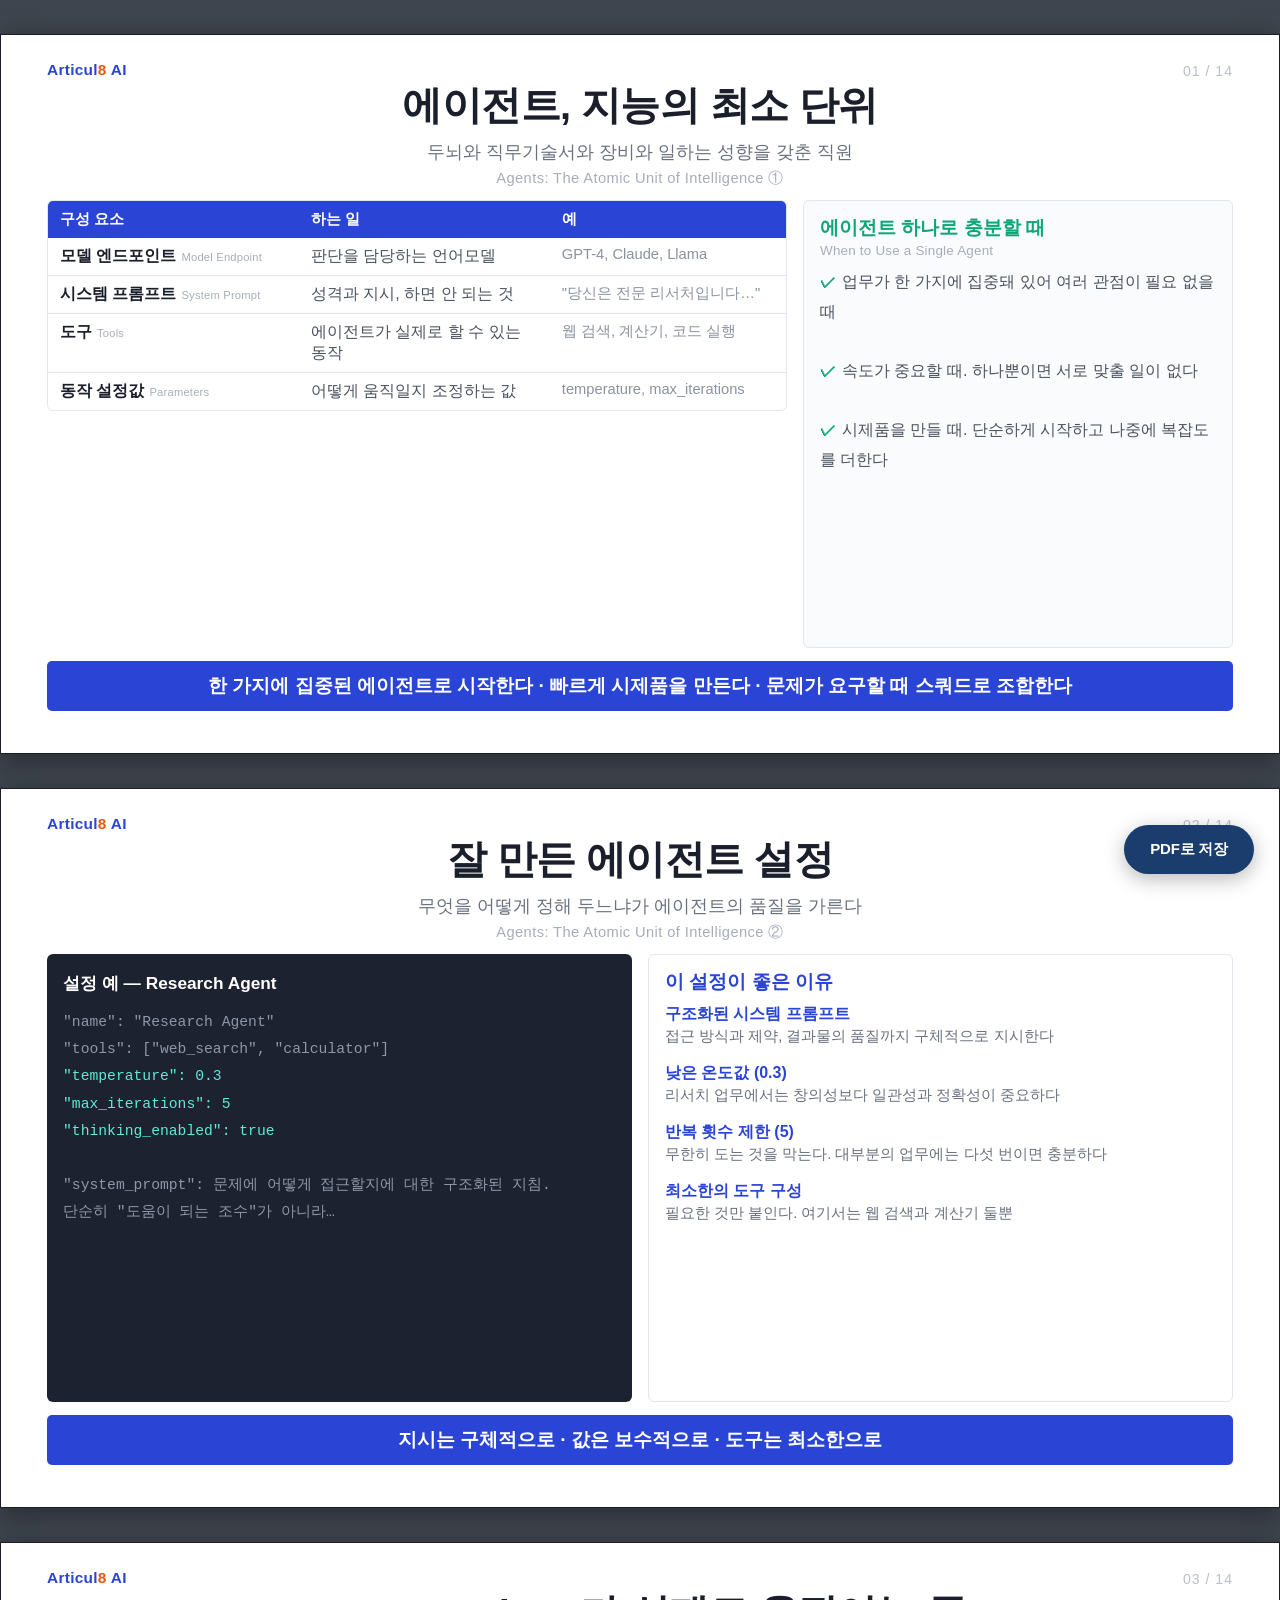
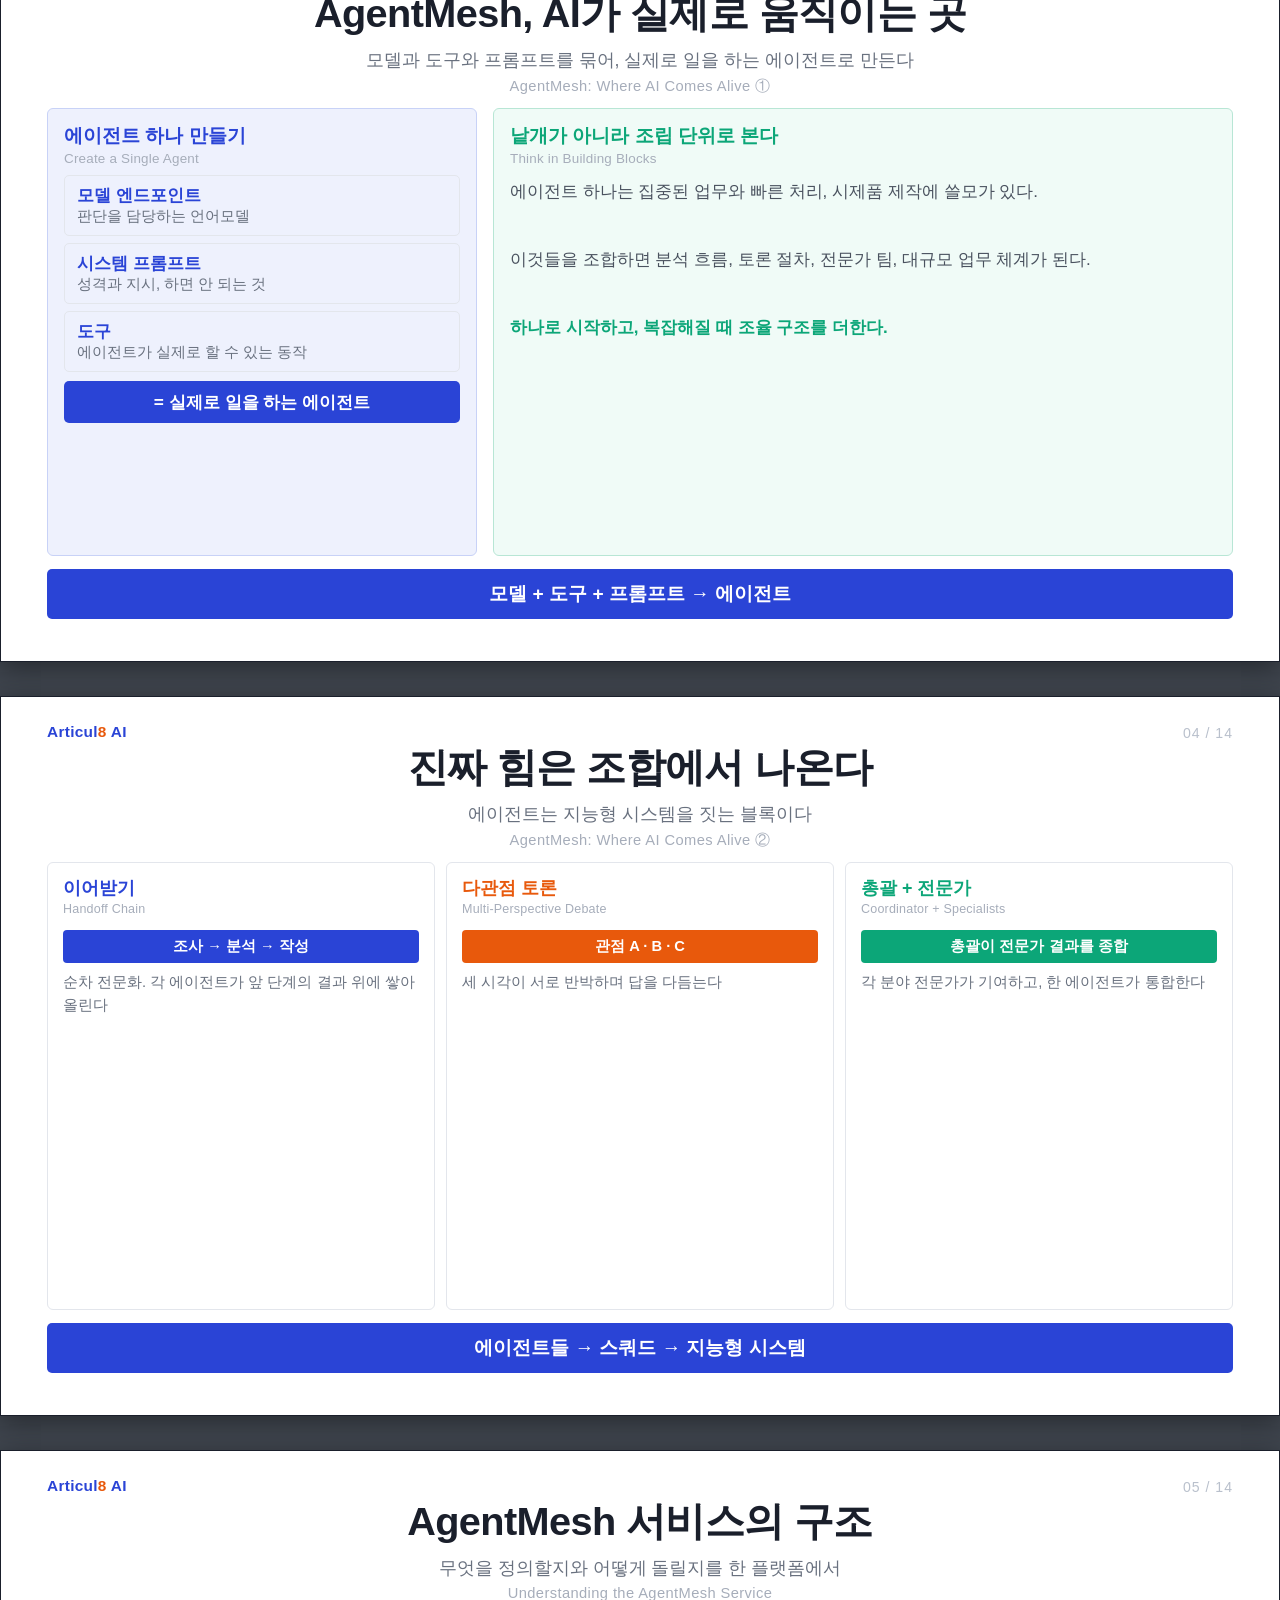
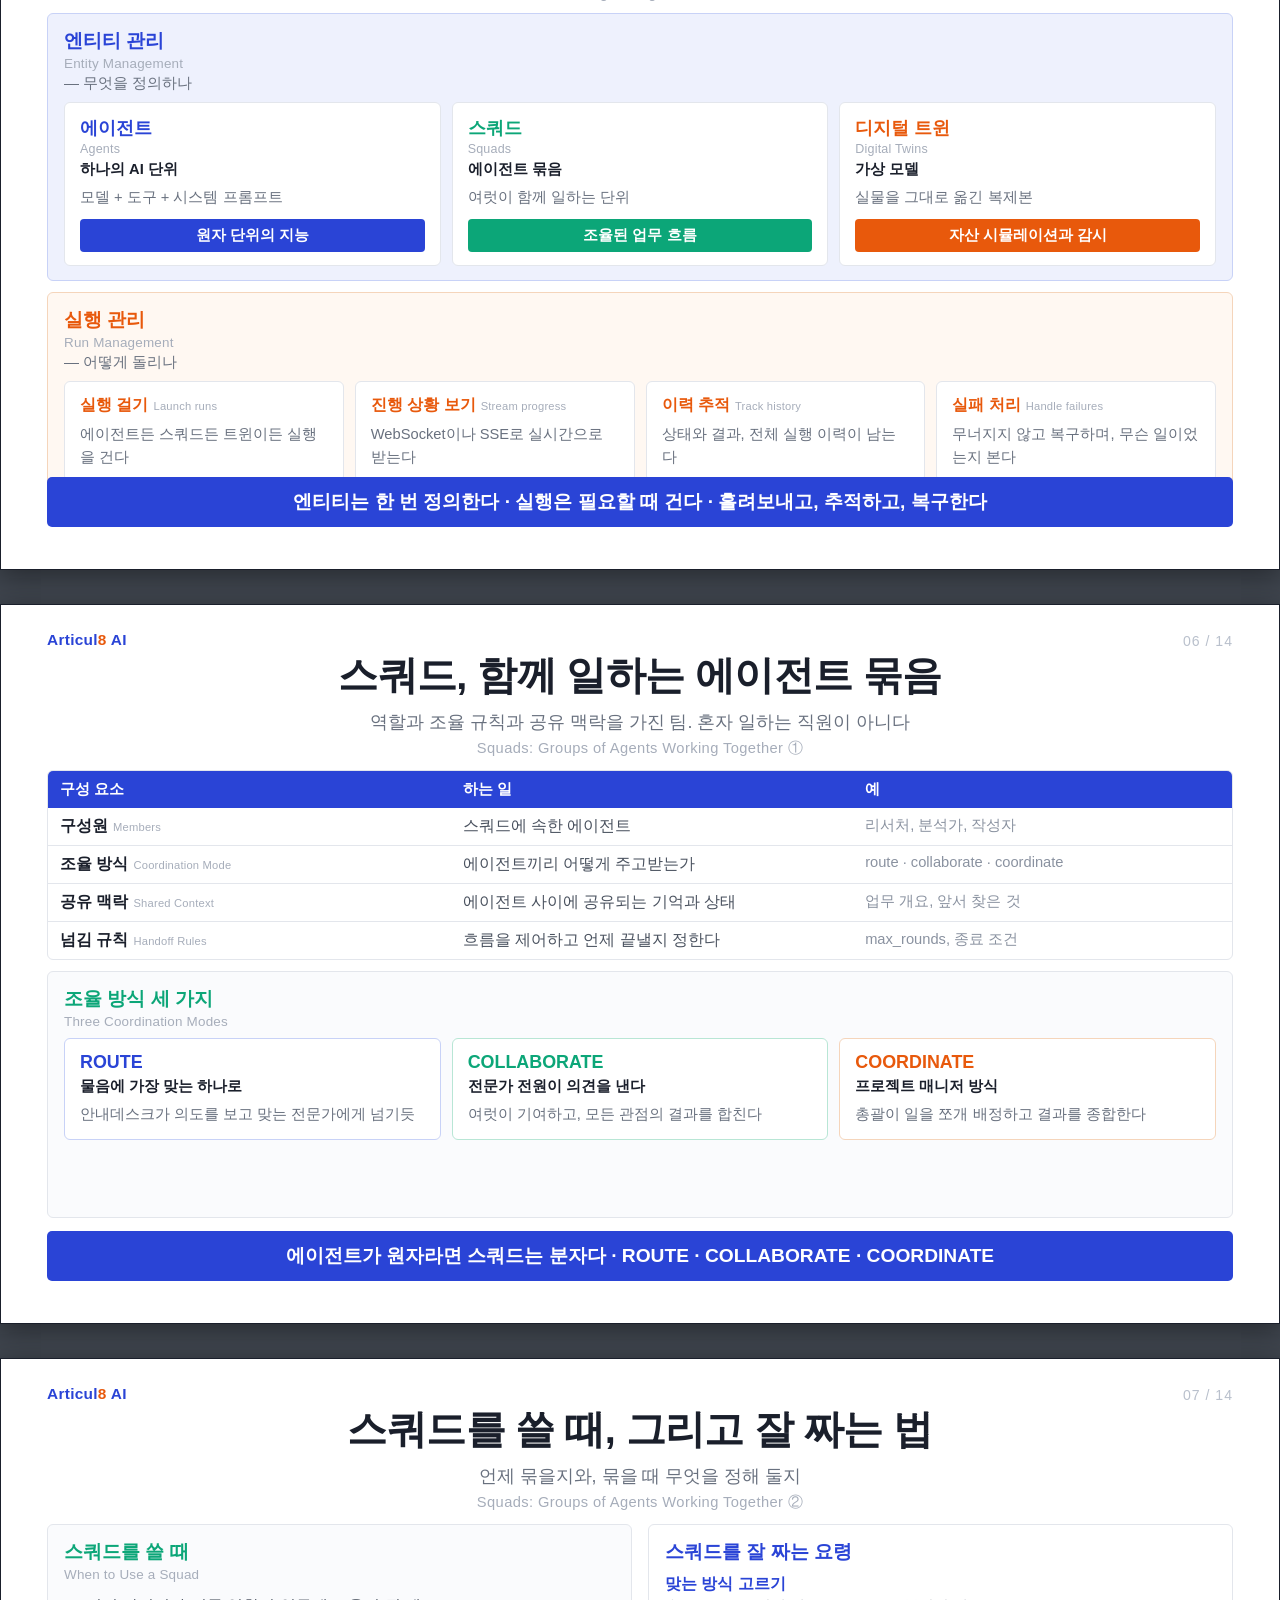
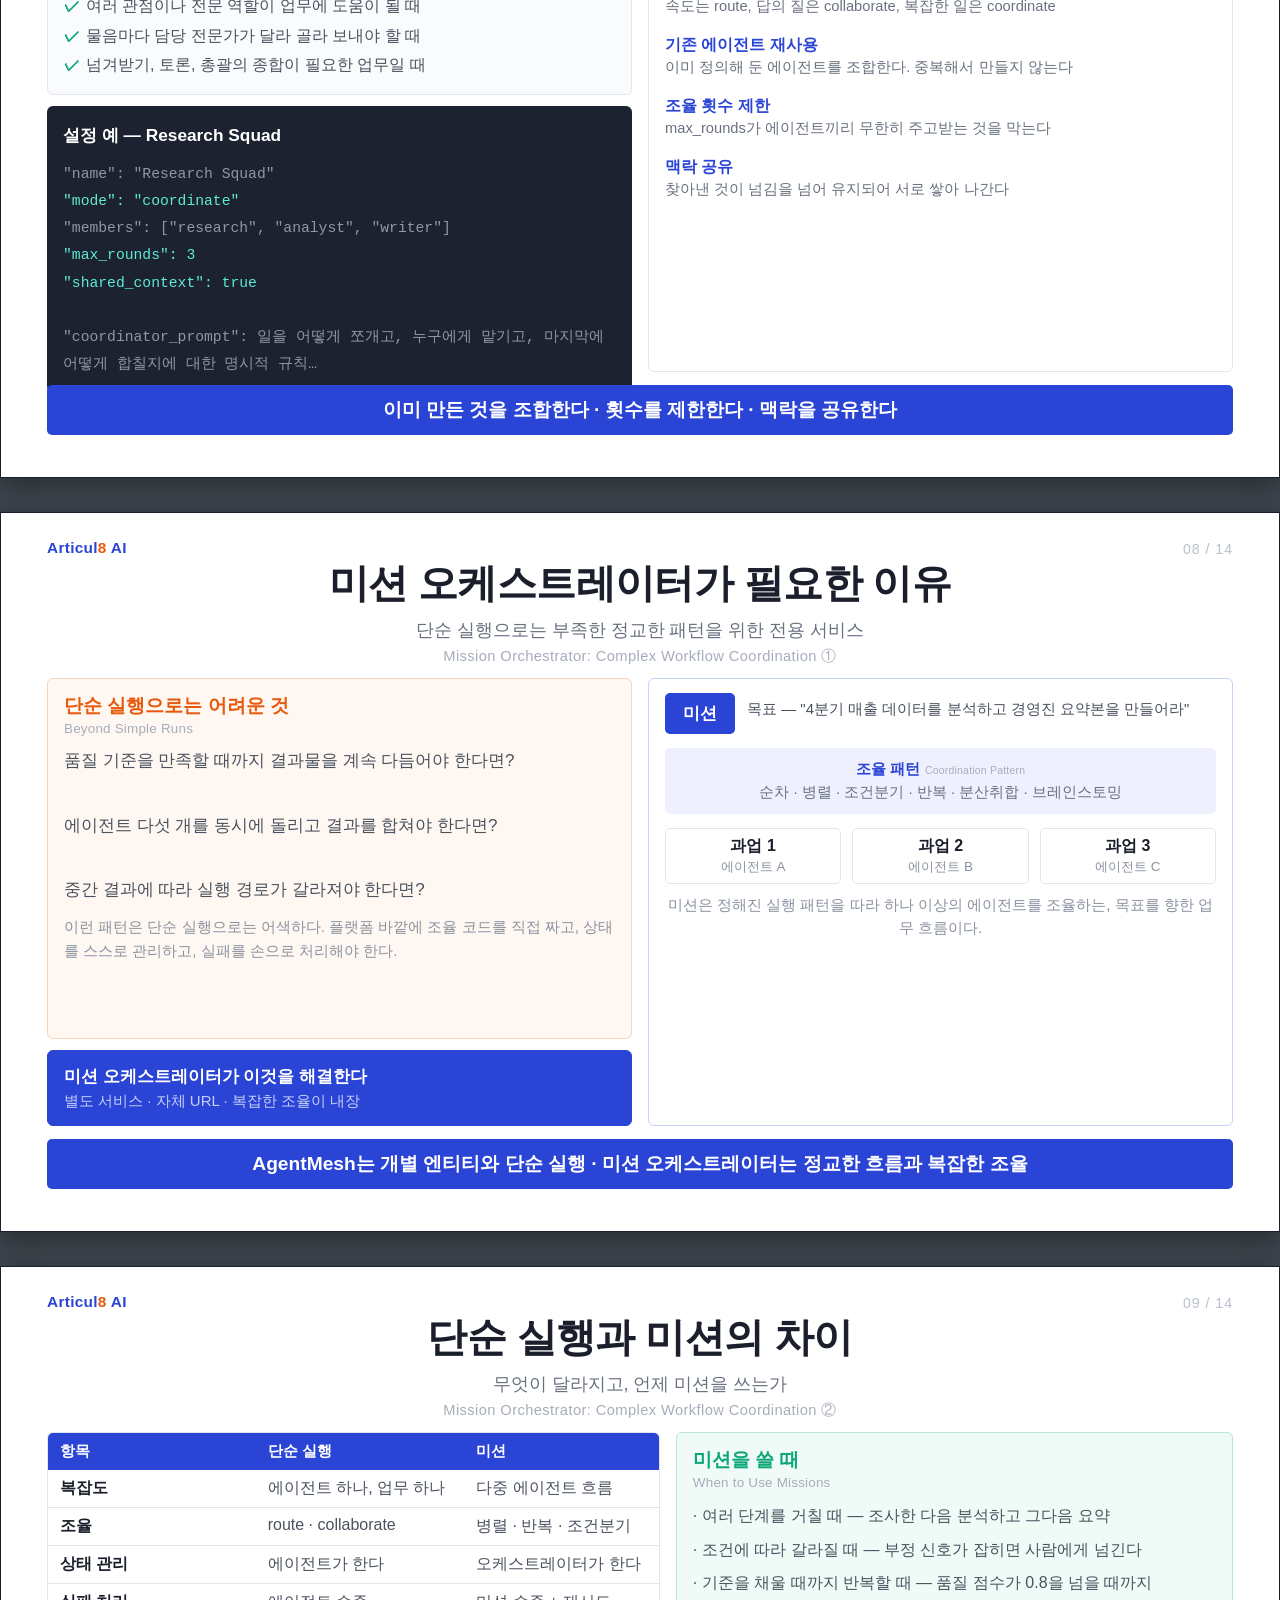
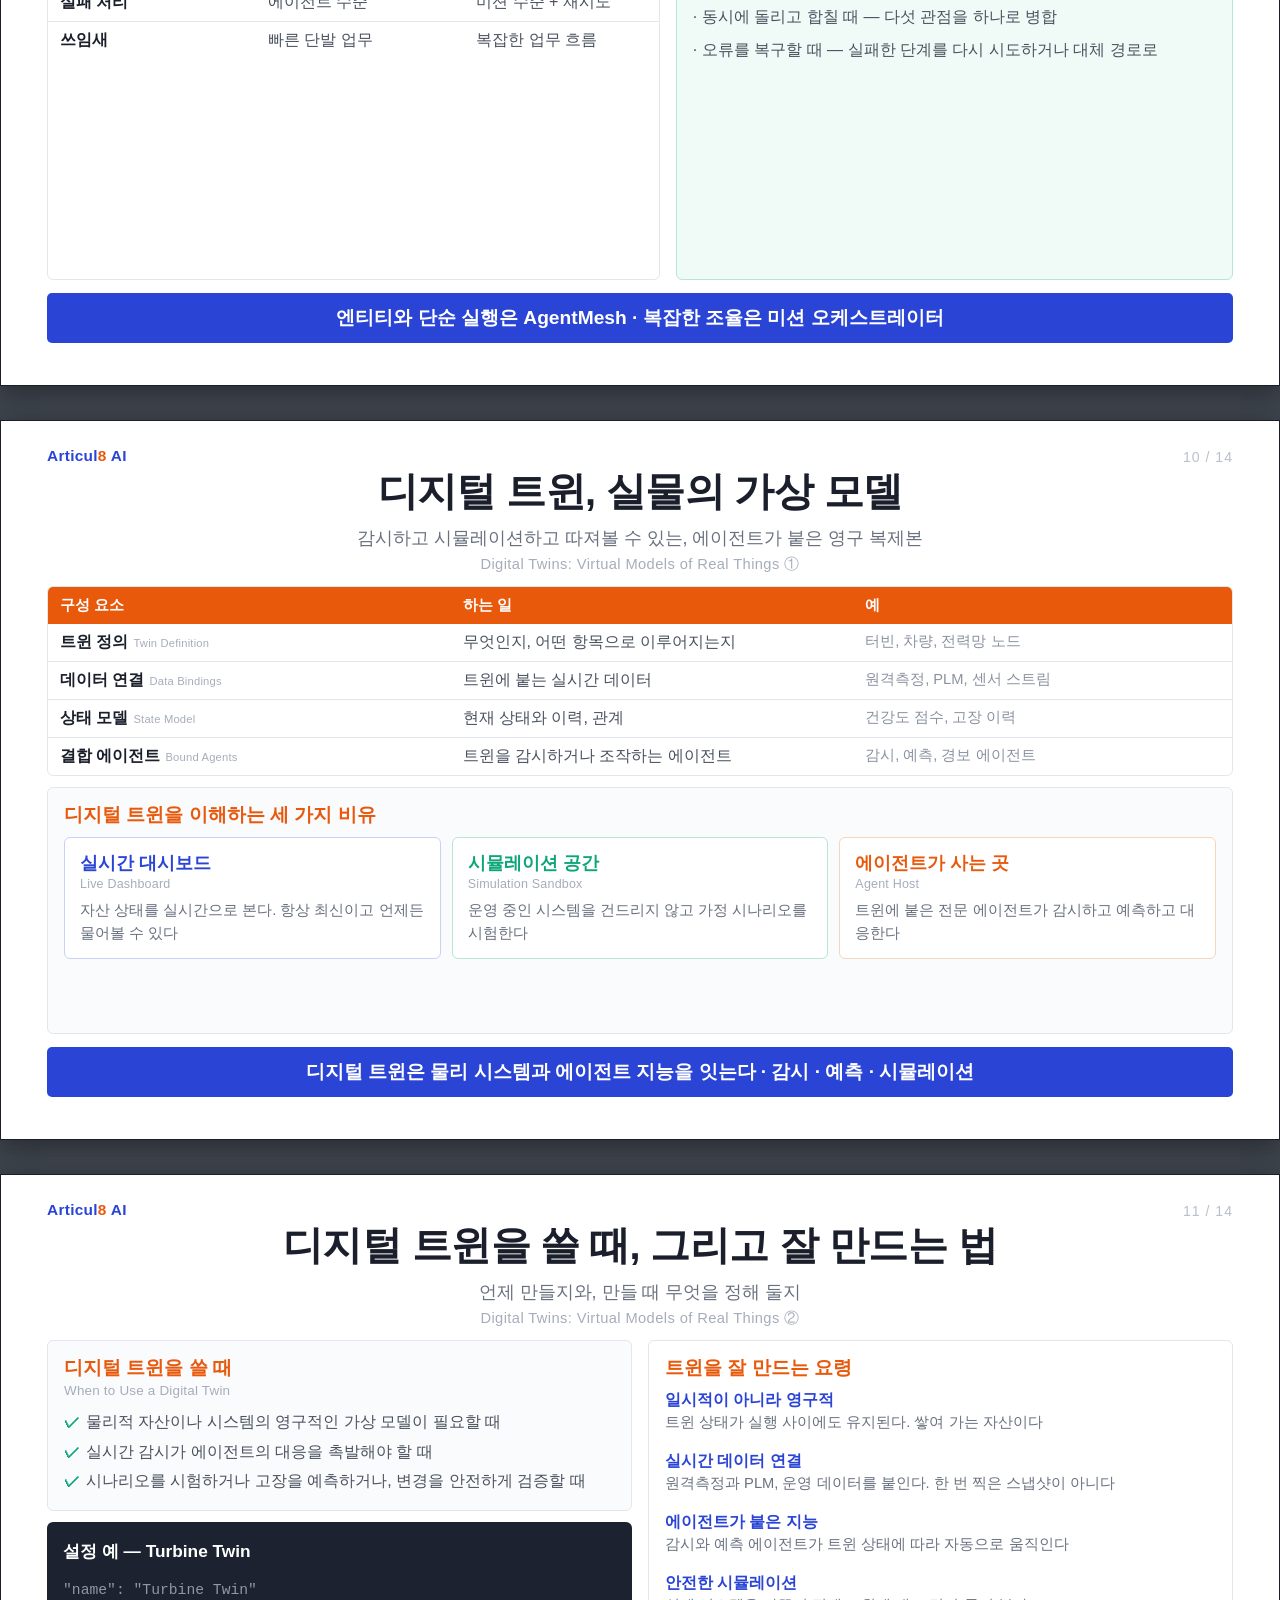
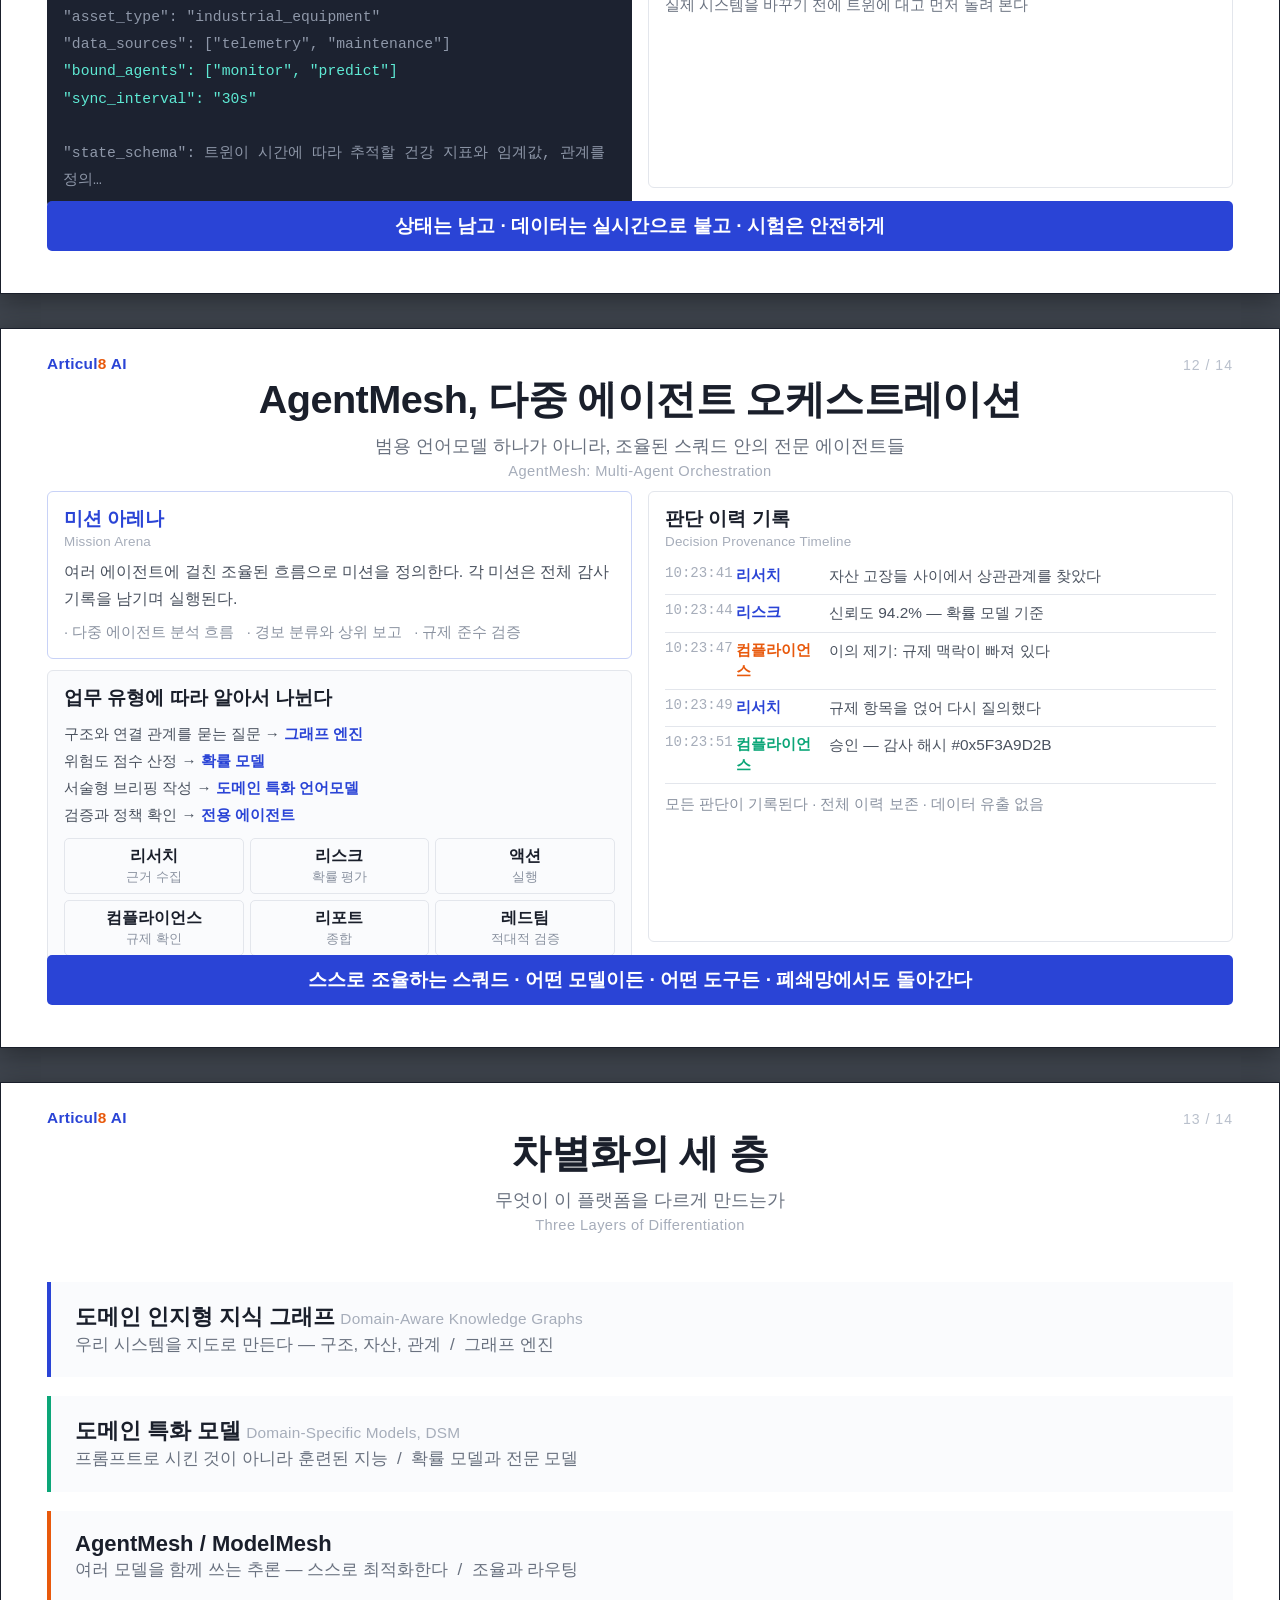
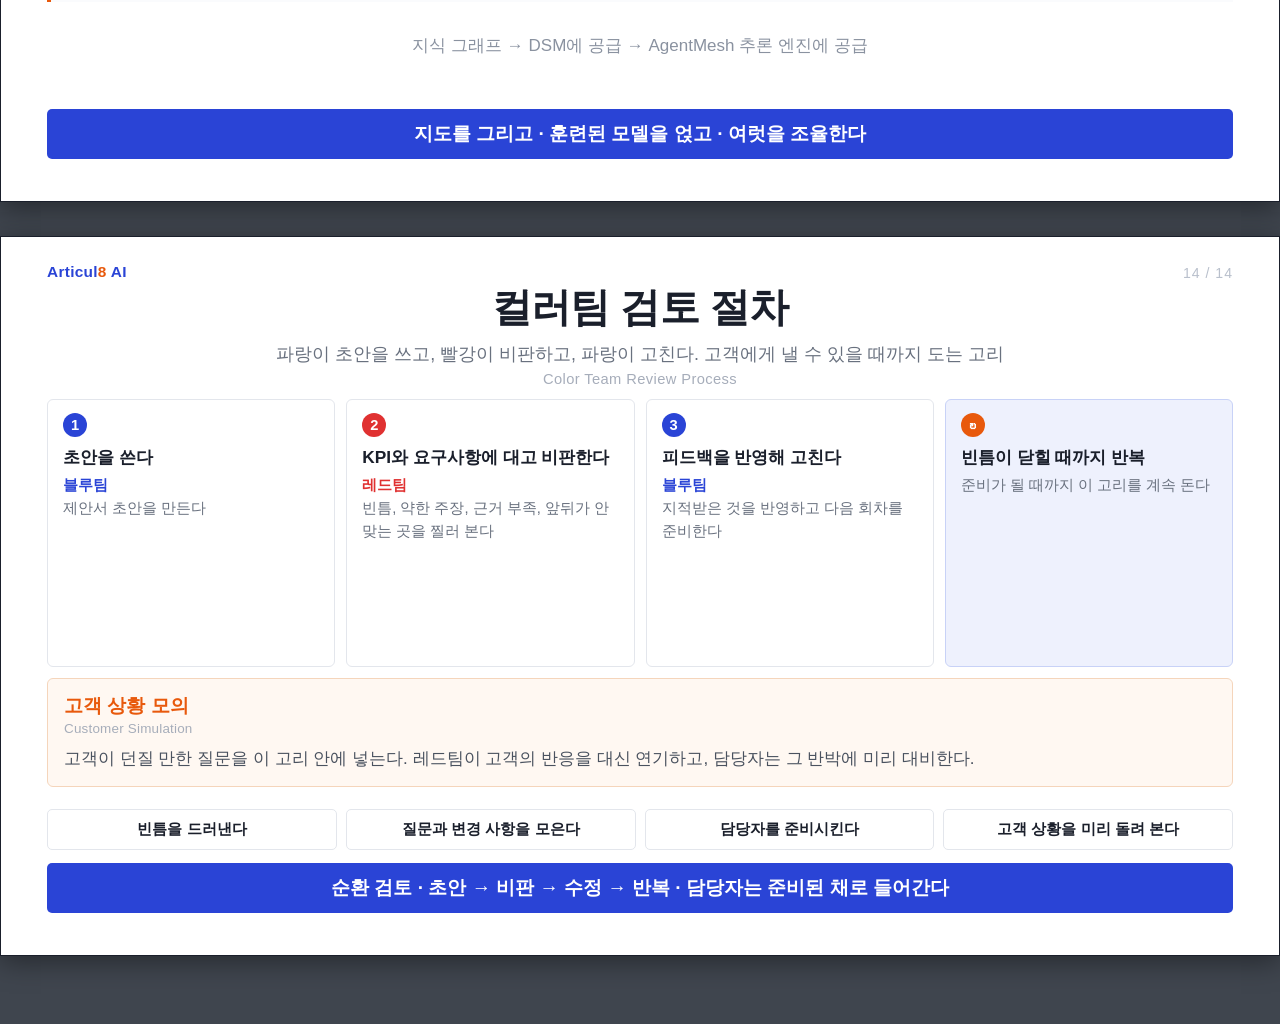
==== files/A8_AgentMesh_한국어판.html @ 91ee6489 "산출물 갱신 2026-08-13" ====
<!DOCTYPE html>
<html lang="ko"><head><meta charset="utf-8">
<style>
@page{size:1280px 720px;margin:0;}
@media screen{
  body{background:#3f454e;padding:34px 0;}
  .s{margin:0 auto 34px;border:1px solid #1a1f2b;box-shadow:0 6px 26px rgba(0,0,0,.4);}
}
:root{--pri:#2a44d6;--pri2:#5a71e8;--tl:#0ca678;--og:#e8590c;
 --ink:#1a1f2b;--mute:#69717f;--line:#e3e6ec;--soft:#eef1fd;--bg:#fafbfd;}
*{box-sizing:border-box;margin:0;padding:0;}
body{font-family:'Apple SD Gothic Neo','Malgun Gothic',sans-serif;-webkit-font-smoothing:antialiased;}
.s{width:1280px;height:720px;padding:30px 46px 42px;background:#fff;position:relative;
   page-break-after:always;display:flex;flex-direction:column;overflow:hidden;}
.s:last-child{page-break-after:auto;}
.brand{position:absolute;left:46px;top:26px;font-size:15.4px;font-weight:800;color:var(--pri);letter-spacing:.3px;}
.brand em{font-style:normal;color:var(--og);}
.hd{text-align:center;margin:14px 0 12px;}
.hd h1{font-size:39.7px;font-weight:800;color:var(--ink);letter-spacing:-.6px;}
.hd h1 small{display:block;font-size:17.9px;font-weight:500;color:var(--mute);margin-top:7px;letter-spacing:0;}
.hd .en{font-size:14.7px;color:#a6adba;letter-spacing:.4px;margin-top:5px;}
.body{flex:1;display:flex;gap:16px;min-height:0;}
.col{display:flex;flex-direction:column;gap:11px;min-width:0;}
.foot{margin-top:13px;background:var(--pri);color:#fff;border-radius:5px;padding:12px;
  text-align:center;font-size:19.2px;font-weight:700;}
.pg{position:absolute;right:46px;top:28px;font-size:14.1px;color:#b9c0cc;letter-spacing:1px;}

.card{border:1px solid var(--line);border-radius:6px;padding:14px 16px;background:#fff;}
.card.tint{background:var(--bg);}
.ttl{font-size:19.2px;font-weight:800;color:var(--ink);margin-bottom:9px;}
.ttl.pri{color:var(--pri);} .ttl.tl{color:var(--tl);} .ttl.og{color:var(--og);}

table{width:100%;border-collapse:collapse;}
th{background:var(--pri);color:#fff;font-size:15.4px;font-weight:700;padding:8px 12px;text-align:left;}
td{border-bottom:1px solid var(--line);padding:8px 12px;font-size:16.0px;color:#4a525f;vertical-align:top;}
tr:last-child td{border-bottom:none;}
td.k{font-weight:700;color:var(--ink);width:34%;}
td.ex{color:#8a92a0;font-size:14.7px;width:32%;}

.chk{font-size:16.0px;color:#4a525f;line-height:1.85;}
.chk i{font-style:normal;color:var(--tl);font-weight:800;margin-right:6px;}
.cfg{background:#1c2230;border-radius:6px;padding:14px 16px;font-size:14.7px;line-height:1.85;
  color:#8e97a8;font-family:'SF Mono',Menlo,monospace;}
.cfg b{color:#5eead4;font-weight:400;}
.cfg .t{color:#fff;font-family:'Apple SD Gothic Neo',sans-serif;font-size:17.3px;font-weight:800;
  display:block;margin-bottom:9px;}
.tip{margin-bottom:9px;}
.tip:last-child{margin-bottom:0;}
.tip b{display:block;font-size:16.0px;color:var(--pri);}
.tip span{font-size:14.7px;color:#69717f;line-height:1.5;}

.three{display:grid;grid-template-columns:repeat(3,1fr);gap:11px;}
.mini{border:1px solid var(--line);border-radius:6px;padding:13px 15px;background:#fff;}
.mini .h{font-size:17.9px;font-weight:800;margin-bottom:4px;}
.mini .sub{font-size:14.7px;color:var(--ink);font-weight:600;margin-bottom:7px;}
.mini p{font-size:14.7px;color:#69717f;line-height:1.55;}
.chip{border-radius:4px;padding:7px;text-align:center;font-size:14.7px;font-weight:700;
  color:#fff;margin-bottom:8px;}

.bandline{background:var(--og);color:#fff;border-radius:5px;padding:10px;text-align:center;
  font-size:17.9px;font-weight:800;}
.eq{background:var(--pri);color:#fff;border-radius:5px;padding:9px;text-align:center;
  font-size:17.3px;font-weight:800;margin-top:9px;}
.part{border:1px solid var(--line);border-radius:5px;padding:9px 12px;margin-bottom:7px;}
.part b{display:block;font-size:16.6px;color:var(--pri);}
.part span{font-size:14.7px;color:#69717f;}

.tl-row{display:flex;gap:11px;font-size:15.4px;padding:7px 0;border-bottom:1px solid var(--line);}
.tl-row:last-child{border-bottom:none;}
.tl-row .t{width:60px;flex:none;color:#a6adba;font-family:'SF Mono',Menlo,monospace;font-size:14.1px;}
.tl-row .who{width:82px;flex:none;font-weight:800;color:var(--pri);}
.tl-row .what{color:#4a525f;line-height:1.45;}
.tl-row.warn .who{color:var(--og);}
.tl-row.ok .who{color:var(--tl);}
.roles{display:grid;grid-template-columns:repeat(3,1fr);gap:6px;}
.role{border:1px solid var(--line);border-radius:5px;padding:7px;text-align:center;}
.role b{display:block;font-size:16.0px;color:var(--ink);}
.role span{font-size:13.4px;color:#8a92a0;}
.layer{border-left:4px solid var(--pri);background:var(--bg);padding:10px 14px;margin-bottom:8px;}
.layer b{display:block;font-size:17.3px;color:var(--ink);}
.layer span{font-size:14.7px;color:#69717f;line-height:1.5;}
.note{margin-top:9px;font-size:14.7px;color:#8a92a0;line-height:1.55;}
.cycle{display:flex;gap:11px;}
.step{flex:1;border:1px solid var(--line);border-radius:6px;padding:13px 15px;}
.step .n{width:24px;height:24px;border-radius:50%;color:#fff;font-size:14.7px;font-weight:800;
  display:flex;align-items:center;justify-content:center;margin-bottom:8px;}
.step b{display:block;font-size:17.3px;color:var(--ink);margin-bottom:5px;}
.step span{font-size:14.7px;color:#69717f;line-height:1.55;}
.four{display:grid;grid-template-columns:repeat(4,1fr);gap:9px;margin-top:11px;}
.e{font-style:normal;font-weight:400;font-size:.7em;color:#a6adba;margin-left:5px;letter-spacing:.2px;}
.mini .h .e,.ttl .e{display:block;margin-left:0;margin-top:2px;}
.four div{border:1px solid var(--line);border-radius:5px;padding:9px;text-align:center;
  font-size:15.4px;font-weight:700;color:var(--ink);}
</style></head><body>

<div class="s">
 <div class="brand">Articul<em>8</em> AI</div><div class="pg">01 / 14</div>
 <div class="hd"><h1>에이전트, 지능의 최소 단위<small>두뇌와 직무기술서와 장비와 일하는 성향을 갖춘 직원</small></h1><div class="en">Agents: The Atomic Unit of Intelligence ①</div></div>
 <div class="body">
 <div class="col" style="flex:1.5;">
  <div class="card" style="padding:0;overflow:hidden;">
   <table><tr><th>구성 요소</th><th>하는 일</th><th>예</th></tr>
    <tr><td class="k">모델 엔드포인트<i class="e">Model Endpoint</i></td><td>판단을 담당하는 언어모델</td><td class="ex">GPT-4, Claude, Llama</td></tr>
    <tr><td class="k">시스템 프롬프트<i class="e">System Prompt</i></td><td>성격과 지시, 하면 안 되는 것</td><td class="ex">"당신은 전문 리서처입니다…"</td></tr>
    <tr><td class="k">도구<i class="e">Tools</i></td><td>에이전트가 실제로 할 수 있는 동작</td><td class="ex">웹 검색, 계산기, 코드 실행</td></tr>
    <tr><td class="k">동작 설정값<i class="e">Parameters</i></td><td>어떻게 움직일지 조정하는 값</td><td class="ex">temperature, max_iterations</td></tr>
   </table></div></div>
 <div class="col" style="width:430px;flex:none;">
  <div class="card tint" style="flex:1;">
   <div class="ttl tl">에이전트 하나로 충분할 때<i class="e">When to Use a Single Agent</i></div>
   <div class="chk">
     <i>✓</i>업무가 한 가지에 집중돼 있어 여러 관점이 필요 없을 때<br><br>
     <i>✓</i>속도가 중요할 때. 하나뿐이면 서로 맞출 일이 없다<br><br>
     <i>✓</i>시제품을 만들 때. 단순하게 시작하고 나중에 복잡도를 더한다</div></div></div>
</div>
 <div class="foot">한 가지에 집중된 에이전트로 시작한다 · 빠르게 시제품을 만든다 · 문제가 요구할 때 스쿼드로 조합한다</div>
</div>

<div class="s">
 <div class="brand">Articul<em>8</em> AI</div><div class="pg">02 / 14</div>
 <div class="hd"><h1>잘 만든 에이전트 설정<small>무엇을 어떻게 정해 두느냐가 에이전트의 품질을 가른다</small></h1><div class="en">Agents: The Atomic Unit of Intelligence ②</div></div>
 <div class="body">
 <div class="col" style="flex:1;">
  <div class="cfg" style="flex:1;"><span class="t">설정 예 — Research Agent</span>
   "name": "Research Agent"<br>"tools": ["web_search", "calculator"]<br>
   <b>"temperature": 0.3</b><br><b>"max_iterations": 5</b><br><b>"thinking_enabled": true</b><br><br>
   "system_prompt": 문제에 어떻게 접근할지에 대한 구조화된 지침.<br>단순히 "도움이 되는 조수"가 아니라…</div></div>
 <div class="col" style="flex:1;">
  <div class="card" style="flex:1;">
   <div class="ttl pri">이 설정이 좋은 이유</div>
   <div class="tip" style="margin-bottom:16px;"><b>구조화된 시스템 프롬프트</b><span>접근 방식과 제약, 결과물의 품질까지 구체적으로 지시한다</span></div>
   <div class="tip" style="margin-bottom:16px;"><b>낮은 온도값 (0.3)</b><span>리서치 업무에서는 창의성보다 일관성과 정확성이 중요하다</span></div>
   <div class="tip" style="margin-bottom:16px;"><b>반복 횟수 제한 (5)</b><span>무한히 도는 것을 막는다. 대부분의 업무에는 다섯 번이면 충분하다</span></div>
   <div class="tip"><b>최소한의 도구 구성</b><span>필요한 것만 붙인다. 여기서는 웹 검색과 계산기 둘뿐</span></div></div></div>
</div>
 <div class="foot">지시는 구체적으로 · 값은 보수적으로 · 도구는 최소한으로</div>
</div>

<div class="s">
 <div class="brand">Articul<em>8</em> AI</div><div class="pg">03 / 14</div>
 <div class="hd"><h1>AgentMesh, AI가 실제로 움직이는 곳<small>모델과 도구와 프롬프트를 묶어, 실제로 일을 하는 에이전트로 만든다</small></h1><div class="en">AgentMesh: Where AI Comes Alive ①</div></div>
 <div class="body">
 <div class="col" style="width:430px;flex:none;">
  <div class="card" style="background:var(--soft);border-color:#c8d2f7;flex:1;">
   <div class="ttl pri">에이전트 하나 만들기<i class="e">Create a Single Agent</i></div>
   <div class="part"><b>모델 엔드포인트</b><span>판단을 담당하는 언어모델</span></div>
   <div class="part"><b>시스템 프롬프트</b><span>성격과 지시, 하면 안 되는 것</span></div>
   <div class="part" style="margin-bottom:0;"><b>도구</b><span>에이전트가 실제로 할 수 있는 동작</span></div>
   <div class="eq">= 실제로 일을 하는 에이전트</div></div></div>
 <div class="col" style="flex:1;">
  <div class="card" style="background:#f0fbf7;border-color:#b8e6d5;flex:1;">
   <div class="ttl tl">낱개가 아니라 조립 단위로 본다<i class="e">Think in Building Blocks</i></div>
   <div style="font-size:17px;color:#4a525f;line-height:2;">
     에이전트 하나는 집중된 업무와 빠른 처리, 시제품 제작에 쓸모가 있다.<br><br>
     이것들을 조합하면 분석 흐름, 토론 절차, 전문가 팀, 대규모 업무 체계가 된다.<br><br>
     <b style="color:var(--tl);">하나로 시작하고, 복잡해질 때 조율 구조를 더한다.</b></div></div></div>
</div>
 <div class="foot">모델 + 도구 + 프롬프트 → 에이전트</div>
</div>

<div class="s">
 <div class="brand">Articul<em>8</em> AI</div><div class="pg">04 / 14</div>
 <div class="hd"><h1>진짜 힘은 조합에서 나온다<small>에이전트는 지능형 시스템을 짓는 블록이다</small></h1><div class="en">AgentMesh: Where AI Comes Alive ②</div></div>
 <div class="body">
 <div class="three" style="width:100%;">
  <div class="mini" style="display:flex;flex-direction:column;">
    <div class="h" style="color:var(--pri);">이어받기<i class="e">Handoff Chain</i></div>
    <div class="chip" style="background:var(--pri);margin-top:10px;">조사 → 분석 → 작성</div>
    <p style="flex:1;">순차 전문화. 각 에이전트가 앞 단계의 결과 위에 쌓아 올린다</p></div>
  <div class="mini" style="display:flex;flex-direction:column;">
    <div class="h" style="color:var(--og);">다관점 토론<i class="e">Multi-Perspective Debate</i></div>
    <div class="chip" style="background:var(--og);margin-top:10px;">관점 A · B · C</div>
    <p style="flex:1;">세 시각이 서로 반박하며 답을 다듬는다</p></div>
  <div class="mini" style="display:flex;flex-direction:column;">
    <div class="h" style="color:var(--tl);">총괄 + 전문가<i class="e">Coordinator + Specialists</i></div>
    <div class="chip" style="background:var(--tl);margin-top:10px;">총괄이 전문가 결과를 종합</div>
    <p style="flex:1;">각 분야 전문가가 기여하고, 한 에이전트가 통합한다</p></div>
 </div>
</div>
 <div class="foot">에이전트들 → 스쿼드 → 지능형 시스템</div>
</div>

<div class="s">
 <div class="brand">Articul<em>8</em> AI</div><div class="pg">05 / 14</div>
 <div class="hd"><h1>AgentMesh 서비스의 구조<small>무엇을 정의할지와 어떻게 돌릴지를 한 플랫폼에서</small></h1><div class="en">Understanding the AgentMesh Service</div></div>
 <div class="body">
 <div class="col" style="width:100%;">
  <div class="card" style="background:var(--soft);border-color:#c8d2f7;flex:1;">
   <div class="ttl pri">엔티티 관리<i class="e">Entity Management</i> <span style="font-weight:400;font-size:15px;color:var(--mute);">— 무엇을 정의하나</span></div>
   <div class="three">
    <div class="mini"><div class="h" style="color:var(--pri);">에이전트<i class="e">Agents</i></div><div class="sub">하나의 AI 단위</div>
      <p>모델 + 도구 + 시스템 프롬프트</p><div class="chip" style="background:var(--pri);margin:10px 0 0;">원자 단위의 지능</div></div>
    <div class="mini"><div class="h" style="color:var(--tl);">스쿼드<i class="e">Squads</i></div><div class="sub">에이전트 묶음</div>
      <p>여럿이 함께 일하는 단위</p><div class="chip" style="background:var(--tl);margin:10px 0 0;">조율된 업무 흐름</div></div>
    <div class="mini"><div class="h" style="color:var(--og);">디지털 트윈<i class="e">Digital Twins</i></div><div class="sub">가상 모델</div>
      <p>실물을 그대로 옮긴 복제본</p><div class="chip" style="background:var(--og);margin:10px 0 0;">자산 시뮬레이션과 감시</div></div>
   </div></div>
  <div class="card" style="background:#fff8f2;border-color:#f5d5bb;">
   <div class="ttl og">실행 관리<i class="e">Run Management</i> <span style="font-weight:400;font-size:15px;color:var(--mute);">— 어떻게 돌리나</span></div>
   <div style="display:grid;grid-template-columns:repeat(4,1fr);gap:11px;">
    <div class="mini"><div class="sub" style="color:var(--og);font-size:16px;">실행 걸기<i class="e">Launch runs</i></div>
      <p>에이전트든 스쿼드든 트윈이든 실행을 건다</p></div>
    <div class="mini"><div class="sub" style="color:var(--og);font-size:16px;">진행 상황 보기<i class="e">Stream progress</i></div>
      <p>WebSocket이나 SSE로 실시간으로 받는다</p></div>
    <div class="mini"><div class="sub" style="color:var(--og);font-size:16px;">이력 추적<i class="e">Track history</i></div>
      <p>상태와 결과, 전체 실행 이력이 남는다</p></div>
    <div class="mini"><div class="sub" style="color:var(--og);font-size:16px;">실패 처리<i class="e">Handle failures</i></div>
      <p>무너지지 않고 복구하며, 무슨 일이었는지 본다</p></div>
   </div></div></div>
</div>
 <div class="foot">엔티티는 한 번 정의한다 · 실행은 필요할 때 건다 · 흘려보내고, 추적하고, 복구한다</div>
</div>

<div class="s">
 <div class="brand">Articul<em>8</em> AI</div><div class="pg">06 / 14</div>
 <div class="hd"><h1>스쿼드, 함께 일하는 에이전트 묶음<small>역할과 조율 규칙과 공유 맥락을 가진 팀. 혼자 일하는 직원이 아니다</small></h1><div class="en">Squads: Groups of Agents Working Together ①</div></div>
 <div class="body">
 <div class="col" style="width:100%;">
  <div class="card" style="padding:0;overflow:hidden;">
   <table><tr><th>구성 요소</th><th>하는 일</th><th>예</th></tr>
    <tr><td class="k">구성원<i class="e">Members</i></td><td>스쿼드에 속한 에이전트</td><td class="ex">리서처, 분석가, 작성자</td></tr>
    <tr><td class="k">조율 방식<i class="e">Coordination Mode</i></td><td>에이전트끼리 어떻게 주고받는가</td><td class="ex">route · collaborate · coordinate</td></tr>
    <tr><td class="k">공유 맥락<i class="e">Shared Context</i></td><td>에이전트 사이에 공유되는 기억과 상태</td><td class="ex">업무 개요, 앞서 찾은 것</td></tr>
    <tr><td class="k">넘김 규칙<i class="e">Handoff Rules</i></td><td>흐름을 제어하고 언제 끝낼지 정한다</td><td class="ex">max_rounds, 종료 조건</td></tr>
   </table></div>
  <div class="card tint" style="flex:1;">
   <div class="ttl tl">조율 방식 세 가지<i class="e">Three Coordination Modes</i></div>
   <div class="three">
    <div class="mini" style="border-color:#c8d2f7;"><div class="h" style="color:var(--pri);">ROUTE</div>
      <div class="sub">물음에 가장 맞는 하나로</div><p>안내데스크가 의도를 보고 맞는 전문가에게 넘기듯</p></div>
    <div class="mini" style="border-color:#b8e6d5;"><div class="h" style="color:var(--tl);">COLLABORATE</div>
      <div class="sub">전문가 전원이 의견을 낸다</div><p>여럿이 기여하고, 모든 관점의 결과를 합친다</p></div>
    <div class="mini" style="border-color:#f5d5bb;"><div class="h" style="color:var(--og);">COORDINATE</div>
      <div class="sub">프로젝트 매니저 방식</div><p>총괄이 일을 쪼개 배정하고 결과를 종합한다</p></div>
   </div></div></div>
</div>
 <div class="foot">에이전트가 원자라면 스쿼드는 분자다 · ROUTE · COLLABORATE · COORDINATE</div>
</div>

<div class="s">
 <div class="brand">Articul<em>8</em> AI</div><div class="pg">07 / 14</div>
 <div class="hd"><h1>스쿼드를 쓸 때, 그리고 잘 짜는 법<small>언제 묶을지와, 묶을 때 무엇을 정해 둘지</small></h1><div class="en">Squads: Groups of Agents Working Together ②</div></div>
 <div class="body">
 <div class="col" style="flex:1;">
  <div class="card tint">
   <div class="ttl tl">스쿼드를 쓸 때<i class="e">When to Use a Squad</i></div>
   <div class="chk">
     <i>✓</i>여러 관점이나 전문 역할이 업무에 도움이 될 때<br>
     <i>✓</i>물음마다 담당 전문가가 달라 골라 보내야 할 때<br>
     <i>✓</i>넘겨받기, 토론, 총괄의 종합이 필요한 업무일 때</div></div>
  <div class="cfg" style="flex:1;"><span class="t">설정 예 — Research Squad</span>
   "name": "Research Squad"<br><b>"mode": "coordinate"</b><br>
   "members": ["research", "analyst", "writer"]<br><b>"max_rounds": 3</b><br><b>"shared_context": true</b><br><br>
   "coordinator_prompt": 일을 어떻게 쪼개고, 누구에게 맡기고, 마지막에 어떻게 합칠지에 대한 명시적 규칙…</div></div>
 <div class="col" style="flex:1;">
  <div class="card" style="flex:1;">
   <div class="ttl pri">스쿼드를 잘 짜는 요령</div>
   <div class="tip" style="margin-bottom:18px;"><b>맞는 방식 고르기</b><span>속도는 route, 답의 질은 collaborate, 복잡한 일은 coordinate</span></div>
   <div class="tip" style="margin-bottom:18px;"><b>기존 에이전트 재사용</b><span>이미 정의해 둔 에이전트를 조합한다. 중복해서 만들지 않는다</span></div>
   <div class="tip" style="margin-bottom:18px;"><b>조율 횟수 제한</b><span>max_rounds가 에이전트끼리 무한히 주고받는 것을 막는다</span></div>
   <div class="tip"><b>맥락 공유</b><span>찾아낸 것이 넘김을 넘어 유지되어 서로 쌓아 나간다</span></div></div></div>
</div>
 <div class="foot">이미 만든 것을 조합한다 · 횟수를 제한한다 · 맥락을 공유한다</div>
</div>

<div class="s">
 <div class="brand">Articul<em>8</em> AI</div><div class="pg">08 / 14</div>
 <div class="hd"><h1>미션 오케스트레이터가 필요한 이유<small>단순 실행으로는 부족한 정교한 패턴을 위한 전용 서비스</small></h1><div class="en">Mission Orchestrator: Complex Workflow Coordination ①</div></div>
 <div class="body">
 <div class="col" style="flex:1;">
  <div class="card" style="background:#fff8f2;border-color:#f5d5bb;flex:1;">
   <div class="ttl og">단순 실행으로는 어려운 것<i class="e">Beyond Simple Runs</i></div>
   <div style="font-size:17px;color:#4a525f;line-height:1.9;">
     품질 기준을 만족할 때까지 결과물을 계속 다듬어야 한다면?<br><br>
     에이전트 다섯 개를 동시에 돌리고 결과를 합쳐야 한다면?<br><br>
     중간 결과에 따라 실행 경로가 갈라져야 한다면?</div>
   <div class="note" style="font-size:15px;">이런 패턴은 단순 실행으로는 어색하다. 플랫폼 바깥에 조율 코드를 직접 짜고, 상태를 스스로 관리하고, 실패를 손으로 처리해야 한다.</div></div>
  <div class="card" style="background:var(--pri);border-color:var(--pri);color:#fff;">
   <div style="font-size:17px;font-weight:800;margin-bottom:4px;">미션 오케스트레이터가 이것을 해결한다</div>
   <div style="font-size:15px;color:#c5cffa;">별도 서비스 · 자체 URL · 복잡한 조율이 내장</div></div></div>
 <div class="col" style="flex:1;">
  <div class="card" style="border-color:#c8d2f7;flex:1;">
   <div style="display:flex;gap:12px;align-items:flex-start;margin-bottom:14px;">
    <div style="background:var(--pri);color:#fff;border-radius:5px;padding:9px 18px;font-size:17px;font-weight:800;">미션</div>
    <div style="font-size:15px;color:#4a525f;line-height:1.5;padding-top:5px;">목표 — "4분기 매출 데이터를 분석하고 경영진 요약본을 만들어라"</div></div>
   <div style="background:var(--soft);border-radius:5px;padding:12px;text-align:center;margin-bottom:14px;">
     <b style="font-size:15px;color:var(--pri);">조율 패턴<i class="e">Coordination Pattern</i></b>
     <div style="font-size:15px;color:#69717f;margin-top:4px;">순차 · 병렬 · 조건분기 · 반복 · 분산취합 · 브레인스토밍</div></div>
   <div class="three">
    <div class="role"><b>과업 1</b><span>에이전트 A</span></div>
    <div class="role"><b>과업 2</b><span>에이전트 B</span></div>
    <div class="role"><b>과업 3</b><span>에이전트 C</span></div></div>
   <div class="note" style="text-align:center;font-size:15px;">미션은 정해진 실행 패턴을 따라 하나 이상의 에이전트를 조율하는, 목표를 향한 업무 흐름이다.</div></div></div>
</div>
 <div class="foot">AgentMesh는 개별 엔티티와 단순 실행 · 미션 오케스트레이터는 정교한 흐름과 복잡한 조율</div>
</div>

<div class="s">
 <div class="brand">Articul<em>8</em> AI</div><div class="pg">09 / 14</div>
 <div class="hd"><h1>단순 실행과 미션의 차이<small>무엇이 달라지고, 언제 미션을 쓰는가</small></h1><div class="en">Mission Orchestrator: Complex Workflow Coordination ②</div></div>
 <div class="body">
 <div class="col" style="flex:1.1;">
  <div class="card" style="padding:0;overflow:hidden;flex:1;">
   <table><tr><th>항목</th><th>단순 실행</th><th>미션</th></tr>
    <tr><td class="k" style="width:24%;">복잡도</td><td>에이전트 하나, 업무 하나</td><td>다중 에이전트 흐름</td></tr>
    <tr><td class="k">조율</td><td>route · collaborate</td><td>병렬 · 반복 · 조건분기</td></tr>
    <tr><td class="k">상태 관리</td><td>에이전트가 한다</td><td>오케스트레이터가 한다</td></tr>
    <tr><td class="k">실패 처리</td><td>에이전트 수준</td><td>미션 수준 + 재시도</td></tr>
    <tr><td class="k">쓰임새</td><td>빠른 단발 업무</td><td>복잡한 업무 흐름</td></tr>
   </table></div></div>
 <div class="col" style="flex:1;">
  <div class="card" style="background:#f0fbf7;border-color:#b8e6d5;flex:1;">
   <div class="ttl tl">미션을 쓸 때<i class="e">When to Use Missions</i></div>
   <div style="font-size:16px;color:#4a525f;line-height:2.1;">
     · 여러 단계를 거칠 때 — 조사한 다음 분석하고 그다음 요약<br>
     · 조건에 따라 갈라질 때 — 부정 신호가 잡히면 사람에게 넘긴다<br>
     · 기준을 채울 때까지 반복할 때 — 품질 점수가 0.8을 넘을 때까지<br>
     · 동시에 돌리고 합칠 때 — 다섯 관점을 하나로 병합<br>
     · 오류를 복구할 때 — 실패한 단계를 다시 시도하거나 대체 경로로</div></div></div>
</div>
 <div class="foot">엔티티와 단순 실행은 AgentMesh · 복잡한 조율은 미션 오케스트레이터</div>
</div>

<div class="s">
 <div class="brand">Articul<em>8</em> AI</div><div class="pg">10 / 14</div>
 <div class="hd"><h1>디지털 트윈, 실물의 가상 모델<small>감시하고 시뮬레이션하고 따져볼 수 있는, 에이전트가 붙은 영구 복제본</small></h1><div class="en">Digital Twins: Virtual Models of Real Things ①</div></div>
 <div class="body">
 <div class="col" style="width:100%;">
  <div class="card" style="padding:0;overflow:hidden;">
   <table><tr><th style="background:var(--og);">구성 요소</th><th style="background:var(--og);">하는 일</th><th style="background:var(--og);">예</th></tr>
    <tr><td class="k">트윈 정의<i class="e">Twin Definition</i></td><td>무엇인지, 어떤 항목으로 이루어지는지</td><td class="ex">터빈, 차량, 전력망 노드</td></tr>
    <tr><td class="k">데이터 연결<i class="e">Data Bindings</i></td><td>트윈에 붙는 실시간 데이터</td><td class="ex">원격측정, PLM, 센서 스트림</td></tr>
    <tr><td class="k">상태 모델<i class="e">State Model</i></td><td>현재 상태와 이력, 관계</td><td class="ex">건강도 점수, 고장 이력</td></tr>
    <tr><td class="k">결합 에이전트<i class="e">Bound Agents</i></td><td>트윈을 감시하거나 조작하는 에이전트</td><td class="ex">감시, 예측, 경보 에이전트</td></tr>
   </table></div>
  <div class="card tint" style="flex:1;">
   <div class="ttl og">디지털 트윈을 이해하는 세 가지 비유</div>
   <div class="three">
    <div class="mini" style="border-color:#c8d2f7;"><div class="h" style="color:var(--pri);">실시간 대시보드<i class="e">Live Dashboard</i></div>
      <p style="margin-top:8px;">자산 상태를 실시간으로 본다. 항상 최신이고 언제든 물어볼 수 있다</p></div>
    <div class="mini" style="border-color:#b8e6d5;"><div class="h" style="color:var(--tl);">시뮬레이션 공간<i class="e">Simulation Sandbox</i></div>
      <p style="margin-top:8px;">운영 중인 시스템을 건드리지 않고 가정 시나리오를 시험한다</p></div>
    <div class="mini" style="border-color:#f5d5bb;"><div class="h" style="color:var(--og);">에이전트가 사는 곳<i class="e">Agent Host</i></div>
      <p style="margin-top:8px;">트윈에 붙은 전문 에이전트가 감시하고 예측하고 대응한다</p></div>
   </div></div></div>
</div>
 <div class="foot">디지털 트윈은 물리 시스템과 에이전트 지능을 잇는다 · 감시 · 예측 · 시뮬레이션</div>
</div>

<div class="s">
 <div class="brand">Articul<em>8</em> AI</div><div class="pg">11 / 14</div>
 <div class="hd"><h1>디지털 트윈을 쓸 때, 그리고 잘 만드는 법<small>언제 만들지와, 만들 때 무엇을 정해 둘지</small></h1><div class="en">Digital Twins: Virtual Models of Real Things ②</div></div>
 <div class="body">
 <div class="col" style="flex:1;">
  <div class="card tint">
   <div class="ttl og">디지털 트윈을 쓸 때<i class="e">When to Use a Digital Twin</i></div>
   <div class="chk">
     <i>✓</i>물리적 자산이나 시스템의 영구적인 가상 모델이 필요할 때<br>
     <i>✓</i>실시간 감시가 에이전트의 대응을 촉발해야 할 때<br>
     <i>✓</i>시나리오를 시험하거나 고장을 예측하거나, 변경을 안전하게 검증할 때</div></div>
  <div class="cfg" style="flex:1;"><span class="t">설정 예 — Turbine Twin</span>
   "name": "Turbine Twin"<br>"asset_type": "industrial_equipment"<br>
   "data_sources": ["telemetry", "maintenance"]<br><b>"bound_agents": ["monitor", "predict"]</b><br>
   <b>"sync_interval": "30s"</b><br><br>
   "state_schema": 트윈이 시간에 따라 추적할 건강 지표와 임계값, 관계를 정의…</div></div>
 <div class="col" style="flex:1;">
  <div class="card" style="flex:1;">
   <div class="ttl og">트윈을 잘 만드는 요령</div>
   <div class="tip" style="margin-bottom:18px;"><b>일시적이 아니라 영구적</b><span>트윈 상태가 실행 사이에도 유지된다. 쌓여 가는 자산이다</span></div>
   <div class="tip" style="margin-bottom:18px;"><b>실시간 데이터 연결</b><span>원격측정과 PLM, 운영 데이터를 붙인다. 한 번 찍은 스냅샷이 아니다</span></div>
   <div class="tip" style="margin-bottom:18px;"><b>에이전트가 붙은 지능</b><span>감시와 예측 에이전트가 트윈 상태에 따라 자동으로 움직인다</span></div>
   <div class="tip"><b>안전한 시뮬레이션</b><span>실제 시스템을 바꾸기 전에 트윈에 대고 먼저 돌려 본다</span></div></div></div>
</div>
 <div class="foot">상태는 남고 · 데이터는 실시간으로 붙고 · 시험은 안전하게</div>
</div>

<div class="s">
 <div class="brand">Articul<em>8</em> AI</div><div class="pg">12 / 14</div>
 <div class="hd"><h1>AgentMesh, 다중 에이전트 오케스트레이션<small>범용 언어모델 하나가 아니라, 조율된 스쿼드 안의 전문 에이전트들</small></h1><div class="en">AgentMesh: Multi-Agent Orchestration</div></div>
 <div class="body">
 <div class="col" style="flex:1;">
  <div class="card" style="border-color:#c8d2f7;">
   <div class="ttl pri">미션 아레나<i class="e">Mission Arena</i></div>
   <div style="font-size:16px;color:#4a525f;line-height:1.7;">여러 에이전트에 걸친 조율된 흐름으로 미션을 정의한다. 각 미션은 전체 감사 기록을 남기며 실행된다.</div>
   <div class="note">· 다중 에이전트 분석 흐름 &nbsp; · 경보 분류와 상위 보고 &nbsp; · 규제 준수 검증</div></div>
  <div class="card tint" style="flex:1;">
   <div class="ttl">업무 유형에 따라 알아서 나뉜다</div>
   <div style="font-size:15px;color:#4a525f;line-height:1.8;">
     구조와 연결 관계를 묻는 질문 → <b style="color:var(--pri);">그래프 엔진</b><br>
     위험도 점수 산정 → <b style="color:var(--pri);">확률 모델</b><br>
     서술형 브리핑 작성 → <b style="color:var(--pri);">도메인 특화 언어모델</b><br>
     검증과 정책 확인 → <b style="color:var(--pri);">전용 에이전트</b></div>
   <div class="roles" style="margin-top:10px;">
    <div class="role"><b>리서치</b><span>근거 수집</span></div><div class="role"><b>리스크</b><span>확률 평가</span></div>
    <div class="role"><b>액션</b><span>실행</span></div><div class="role"><b>컴플라이언스</b><span>규제 확인</span></div>
    <div class="role"><b>리포트</b><span>종합</span></div><div class="role"><b>레드팀</b><span>적대적 검증</span></div></div></div></div>
 <div class="col" style="flex:1;">
  <div class="card" style="flex:1;">
   <div class="ttl">판단 이력 기록<i class="e">Decision Provenance Timeline</i></div>
   <div class="tl-row"><span class="t">10:23:41</span><span class="who">리서치</span><span class="what">자산 고장들 사이에서 상관관계를 찾았다</span></div>
   <div class="tl-row"><span class="t">10:23:44</span><span class="who">리스크</span><span class="what">신뢰도 94.2% — 확률 모델 기준</span></div>
   <div class="tl-row warn"><span class="t">10:23:47</span><span class="who">컴플라이언스</span><span class="what">이의 제기: 규제 맥락이 빠져 있다</span></div>
   <div class="tl-row"><span class="t">10:23:49</span><span class="who">리서치</span><span class="what">규제 항목을 얹어 다시 질의했다</span></div>
   <div class="tl-row ok"><span class="t">10:23:51</span><span class="who">컴플라이언스</span><span class="what">승인 — 감사 해시 #0x5F3A9D2B</span></div>
   <div class="note">모든 판단이 기록된다 · 전체 이력 보존 · 데이터 유출 없음</div></div></div>
</div>
 <div class="foot">스스로 조율하는 스쿼드 · 어떤 모델이든 · 어떤 도구든 · 폐쇄망에서도 돌아간다</div>
</div>

<div class="s">
 <div class="brand">Articul<em>8</em> AI</div><div class="pg">13 / 14</div>
 <div class="hd"><h1>차별화의 세 층<small>무엇이 이 플랫폼을 다르게 만드는가</small></h1><div class="en">Three Layers of Differentiation</div></div>
 <div class="body">
 <div class="col" style="width:100%;justify-content:center;">
  <div class="layer" style="padding:20px 24px;">
    <b style="font-size:22px;">도메인 인지형 지식 그래프<i class="e">Domain-Aware Knowledge Graphs</i></b>
    <span style="font-size:17px;">우리 시스템을 지도로 만든다 — 구조, 자산, 관계 &nbsp;/&nbsp; 그래프 엔진</span></div>
  <div class="layer" style="border-color:var(--tl);padding:20px 24px;">
    <b style="font-size:22px;">도메인 특화 모델<i class="e">Domain-Specific Models, DSM</i></b>
    <span style="font-size:17px;">프롬프트로 시킨 것이 아니라 훈련된 지능 &nbsp;/&nbsp; 확률 모델과 전문 모델</span></div>
  <div class="layer" style="border-color:var(--og);padding:20px 24px;margin-bottom:0;">
    <b style="font-size:22px;">AgentMesh / ModelMesh</b>
    <span style="font-size:17px;">여러 모델을 함께 쓰는 추론 — 스스로 최적화한다 &nbsp;/&nbsp; 조율과 라우팅</span></div>
  <div class="note" style="text-align:center;font-size:17px;margin-top:20px;">지식 그래프 → DSM에 공급 → AgentMesh 추론 엔진에 공급</div></div>
</div>
 <div class="foot">지도를 그리고 · 훈련된 모델을 얹고 · 여럿을 조율한다</div>
</div>

<div class="s">
 <div class="brand">Articul<em>8</em> AI</div><div class="pg">14 / 14</div>
 <div class="hd"><h1>컬러팀 검토 절차<small>파랑이 초안을 쓰고, 빨강이 비판하고, 파랑이 고친다. 고객에게 낼 수 있을 때까지 도는 고리</small></h1><div class="en">Color Team Review Process</div></div>
 <div class="body">
 <div class="col" style="width:100%;">
  <div class="cycle" style="flex:1;">
   <div class="step" style="display:flex;flex-direction:column;"><div class="n" style="background:var(--pri);">1</div><b>초안을 쓴다</b>
     <span style="color:var(--pri);font-weight:700;">블루팀</span><span style="flex:1;">제안서 초안을 만든다</span></div>
   <div class="step" style="display:flex;flex-direction:column;"><div class="n" style="background:#e03131;">2</div><b>KPI와 요구사항에 대고 비판한다</b>
     <span style="color:#e03131;font-weight:700;">레드팀</span><span style="flex:1;">빈틈, 약한 주장, 근거 부족, 앞뒤가 안 맞는 곳을 찔러 본다</span></div>
   <div class="step" style="display:flex;flex-direction:column;"><div class="n" style="background:var(--pri);">3</div><b>피드백을 반영해 고친다</b>
     <span style="color:var(--pri);font-weight:700;">블루팀</span><span style="flex:1;">지적받은 것을 반영하고 다음 회차를 준비한다</span></div>
   <div class="step" style="background:var(--soft);border-color:#c8d2f7;display:flex;flex-direction:column;"><div class="n" style="background:var(--og);">↻</div>
     <b>빈틈이 닫힐 때까지 반복</b><span style="flex:1;">준비가 될 때까지 이 고리를 계속 돈다</span></div>
  </div>
  <div class="card" style="background:#fff8f2;border-color:#f5d5bb;">
   <div class="ttl og">고객 상황 모의<i class="e">Customer Simulation</i></div>
   <div style="font-size:17px;color:#4a525f;line-height:1.6;">고객이 던질 만한 질문을 이 고리 안에 넣는다. 레드팀이 고객의 반응을 대신 연기하고, 담당자는 그 반박에 미리 대비한다.</div></div>
  <div class="four">
   <div>빈틈을 드러낸다</div><div>질문과 변경 사항을 모은다</div>
   <div>담당자를 준비시킨다</div><div>고객 상황을 미리 돌려 본다</div></div></div>
</div>
 <div class="foot">순환 검토 · 초안 → 비판 → 수정 → 반복 · 담당자는 준비된 채로 들어간다</div>
</div>


<style>
#pdfbtn{position:fixed;right:26px;bottom:26px;z-index:9999;background:#1a3d6d;color:#fff;
 border:none;border-radius:30px;padding:15px 26px;font-size:15px;font-weight:800;cursor:pointer;
 font-family:'Apple SD Gothic Neo',sans-serif;box-shadow:0 5px 20px rgba(0,0,0,.28);letter-spacing:-.2px}
#pdfbtn:hover{background:#122d52}
#pdfhint{position:fixed;right:26px;bottom:78px;z-index:9999;background:rgba(22,35,47,.92);color:#fff;
 border-radius:7px;padding:9px 14px;font-size:12.5px;line-height:1.5;max-width:230px;
 font-family:'Apple SD Gothic Neo',sans-serif;display:none}
@media print{#pdfbtn,#pdfhint{display:none!important}}
</style>
<div id="pdfhint">인쇄 창에서 <b>대상 → PDF로 저장</b>,<br>여백 <b>없음</b>, 배경 그래픽 <b>체크</b></div>
<button id="pdfbtn" onclick="window.print()"
 onmouseover="document.getElementById('pdfhint').style.display='block'"
 onmouseout="document.getElementById('pdfhint').style.display='none'">PDF로 저장</button>
</body></html>
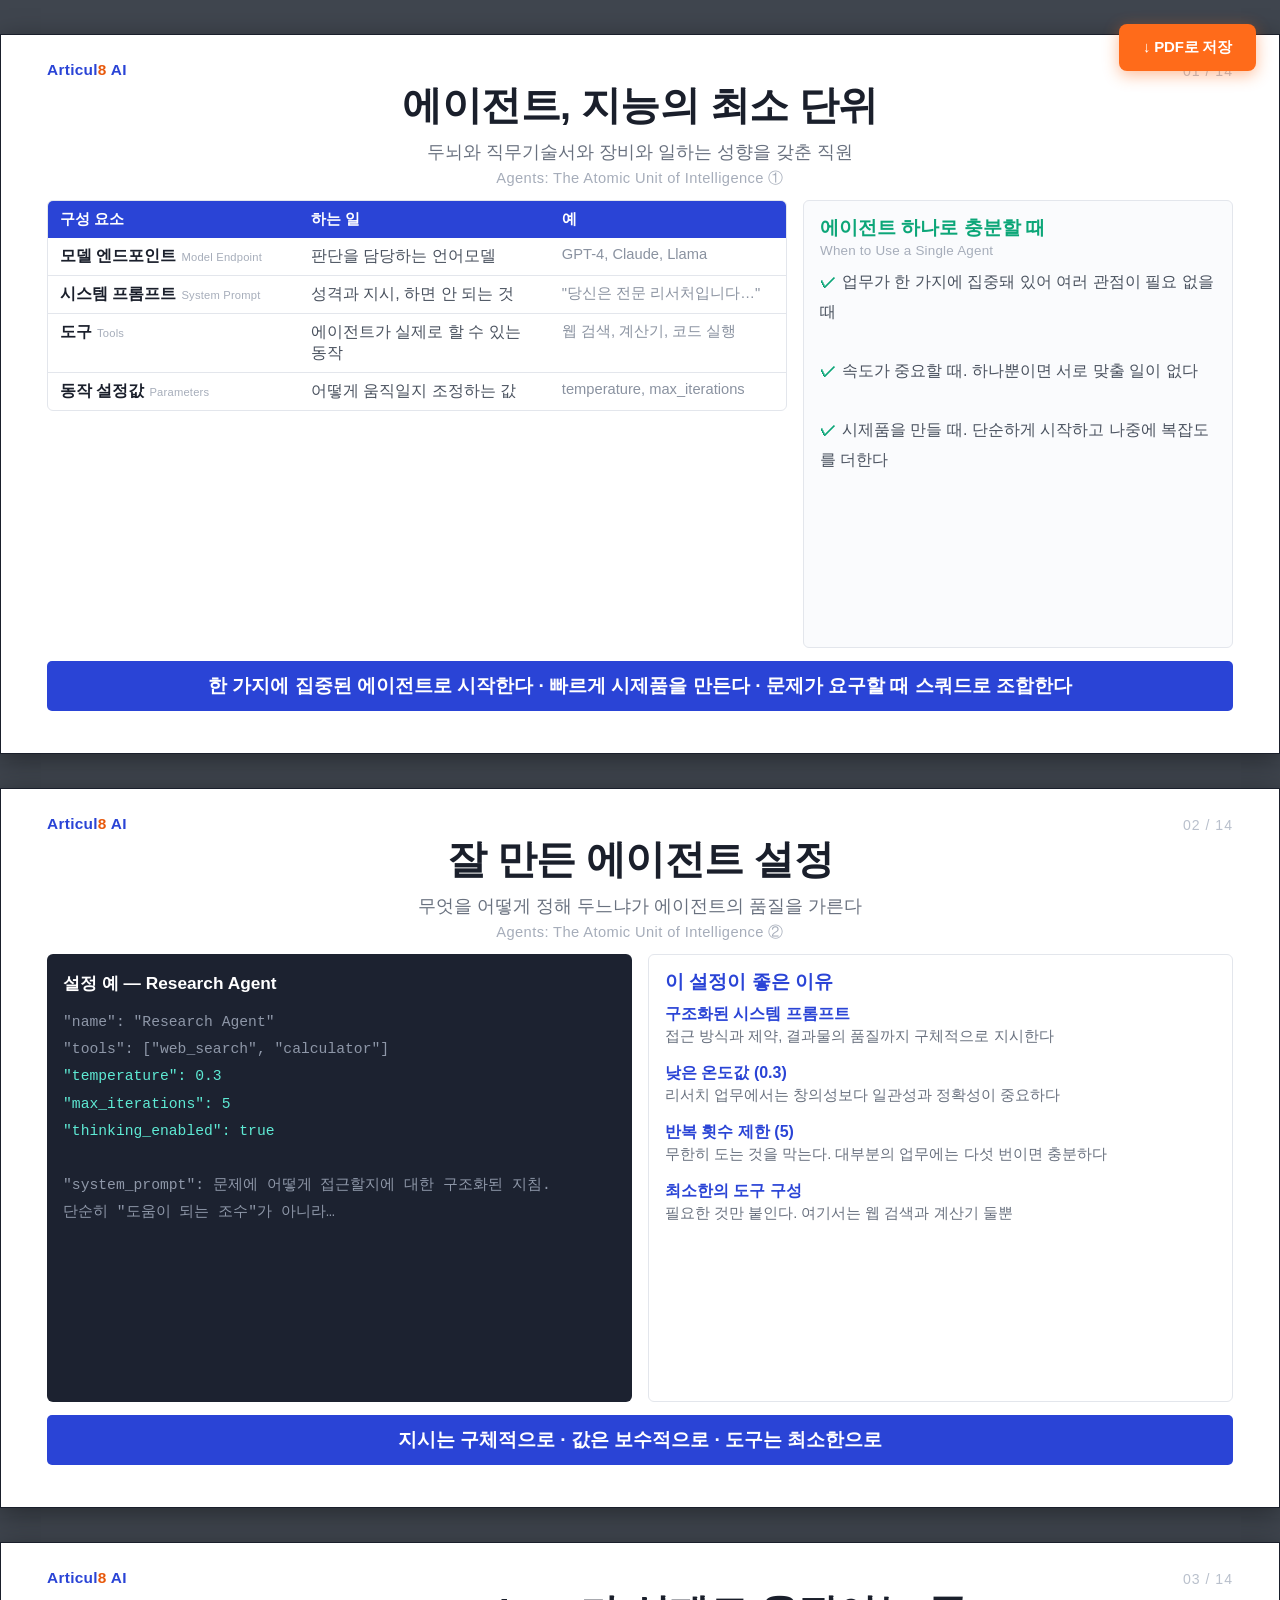
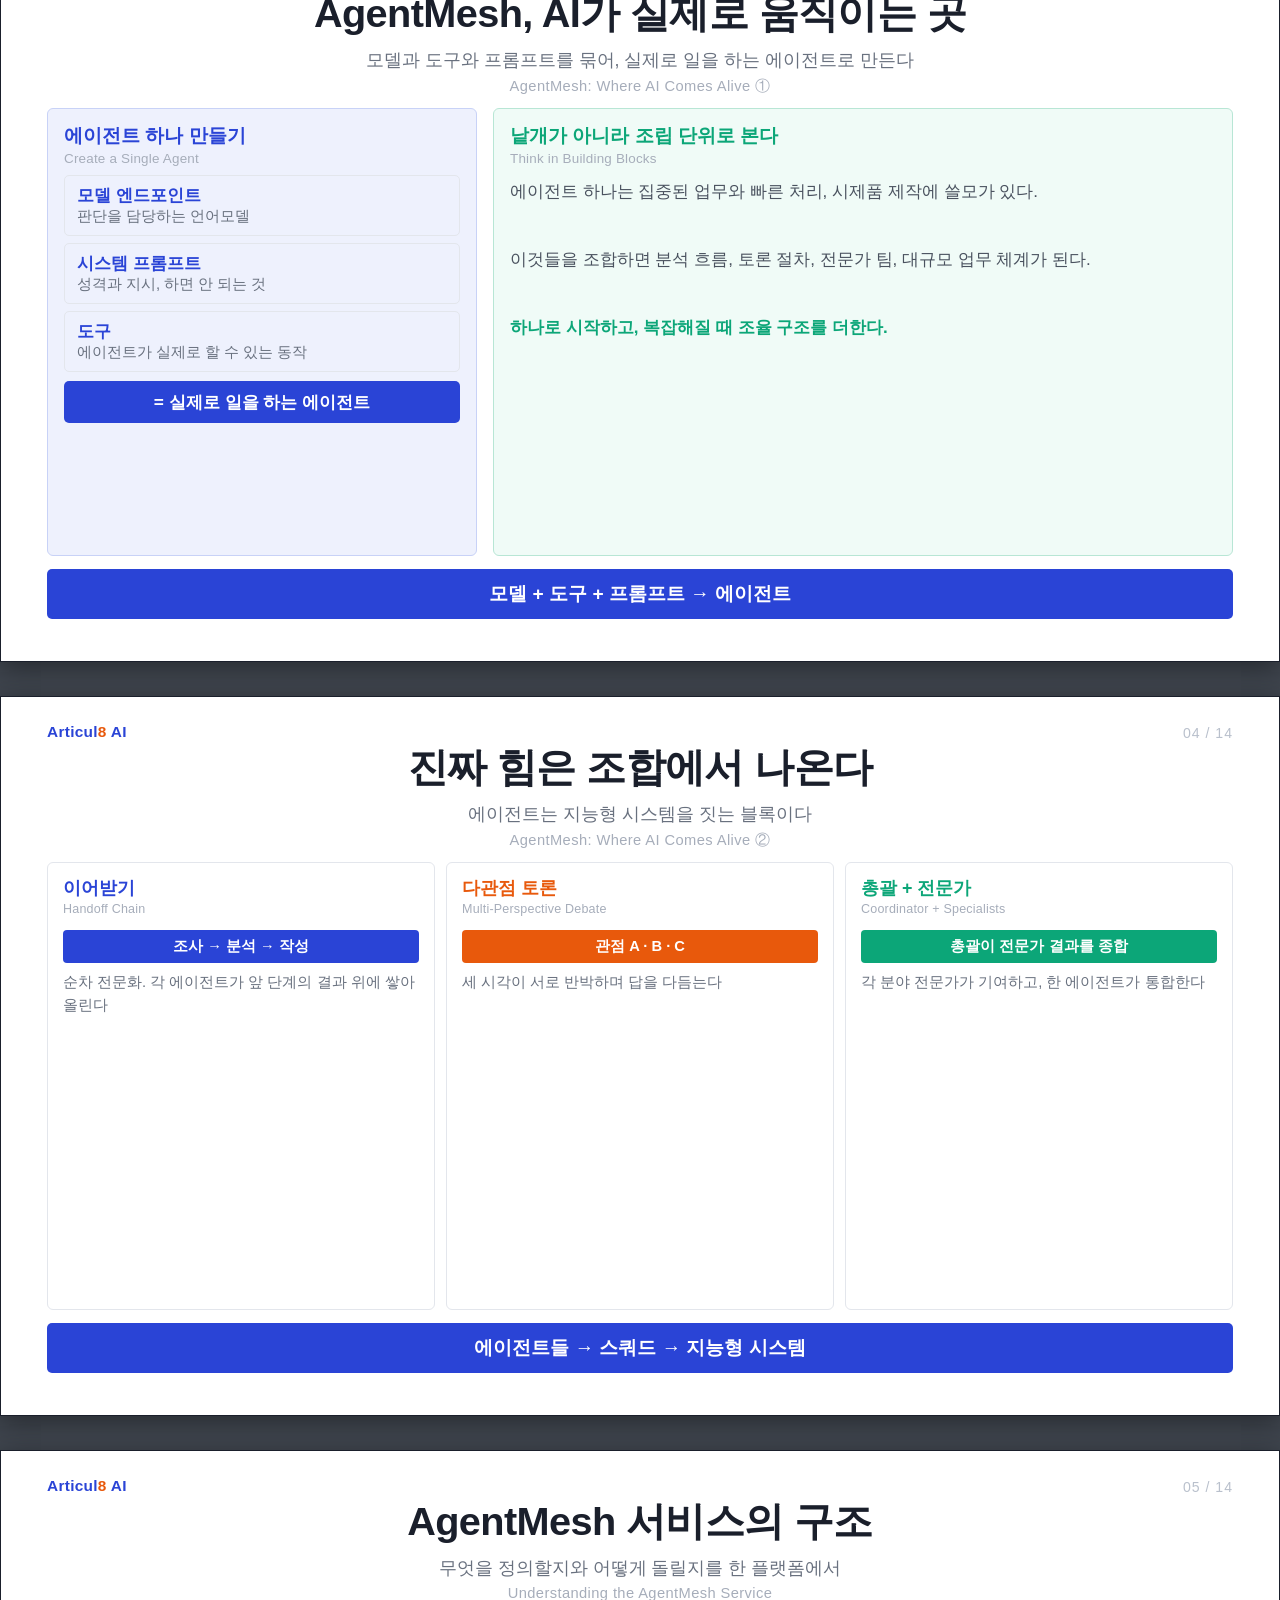
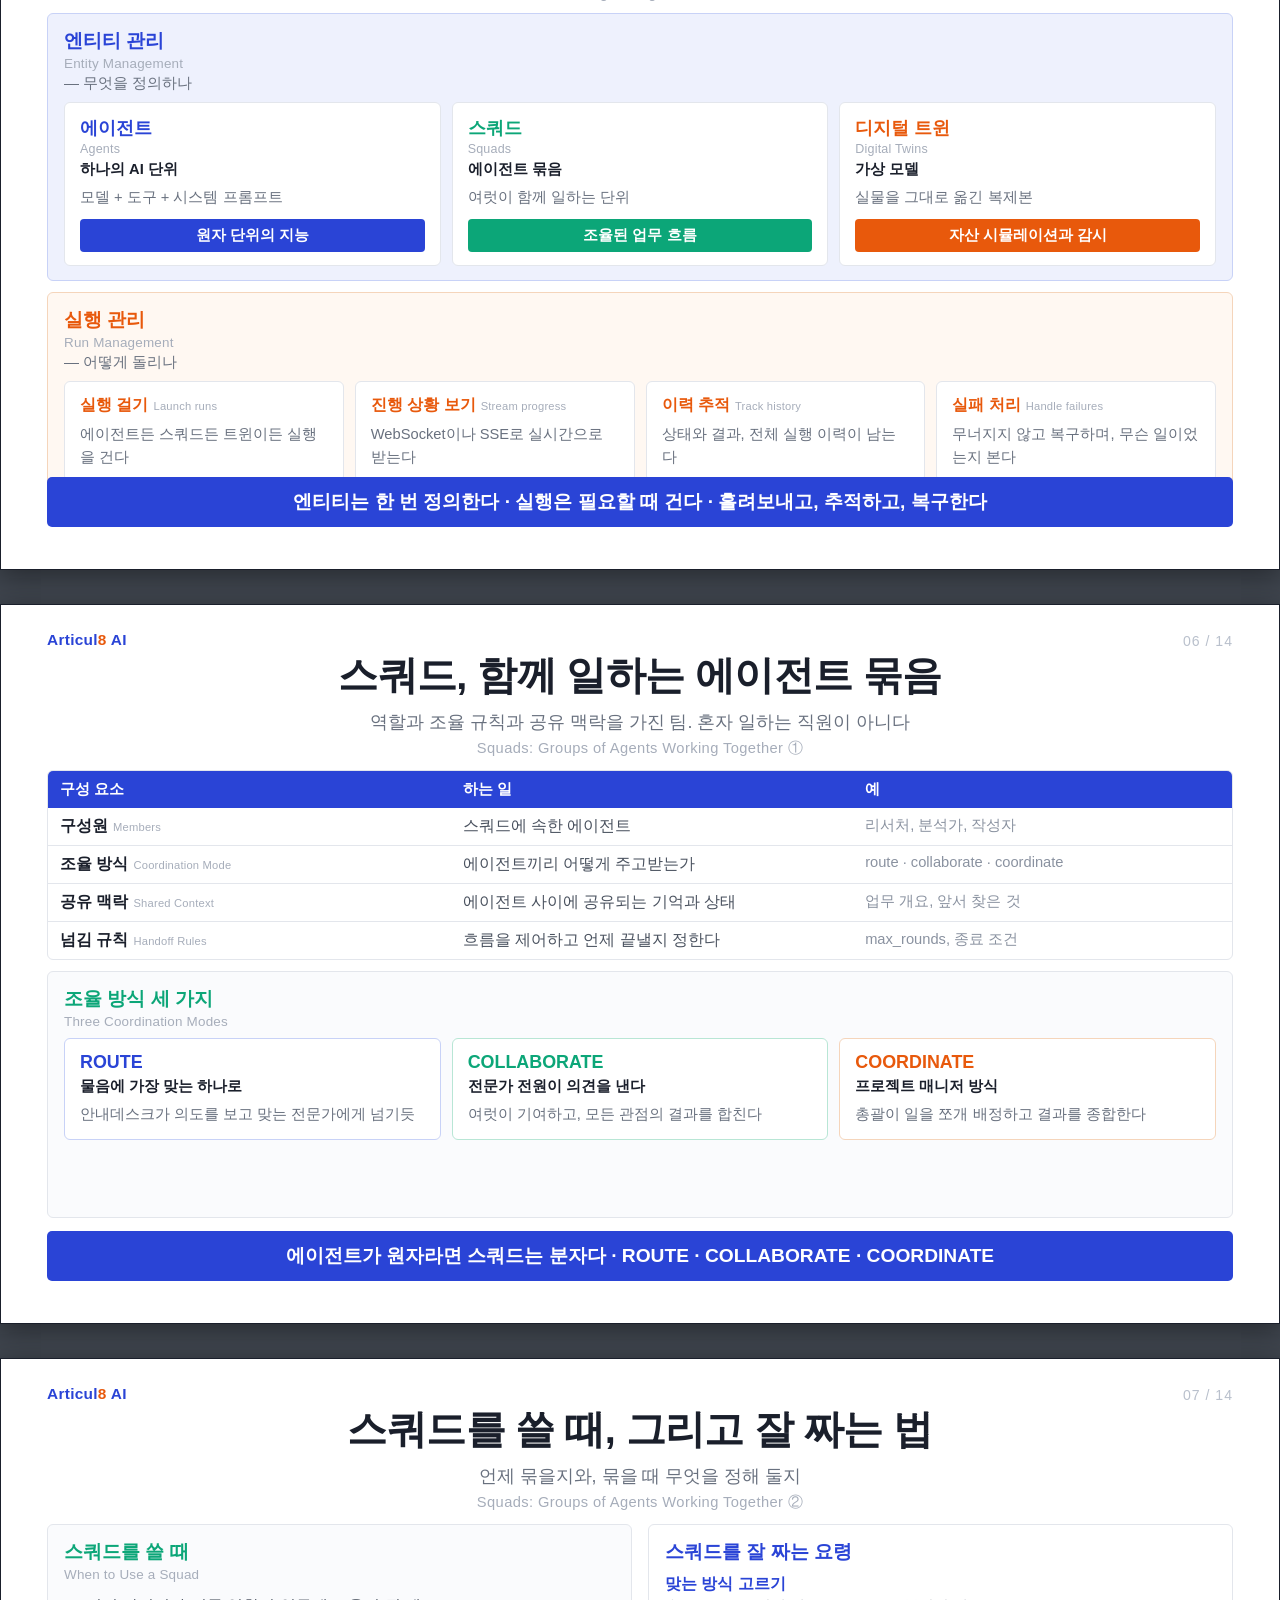
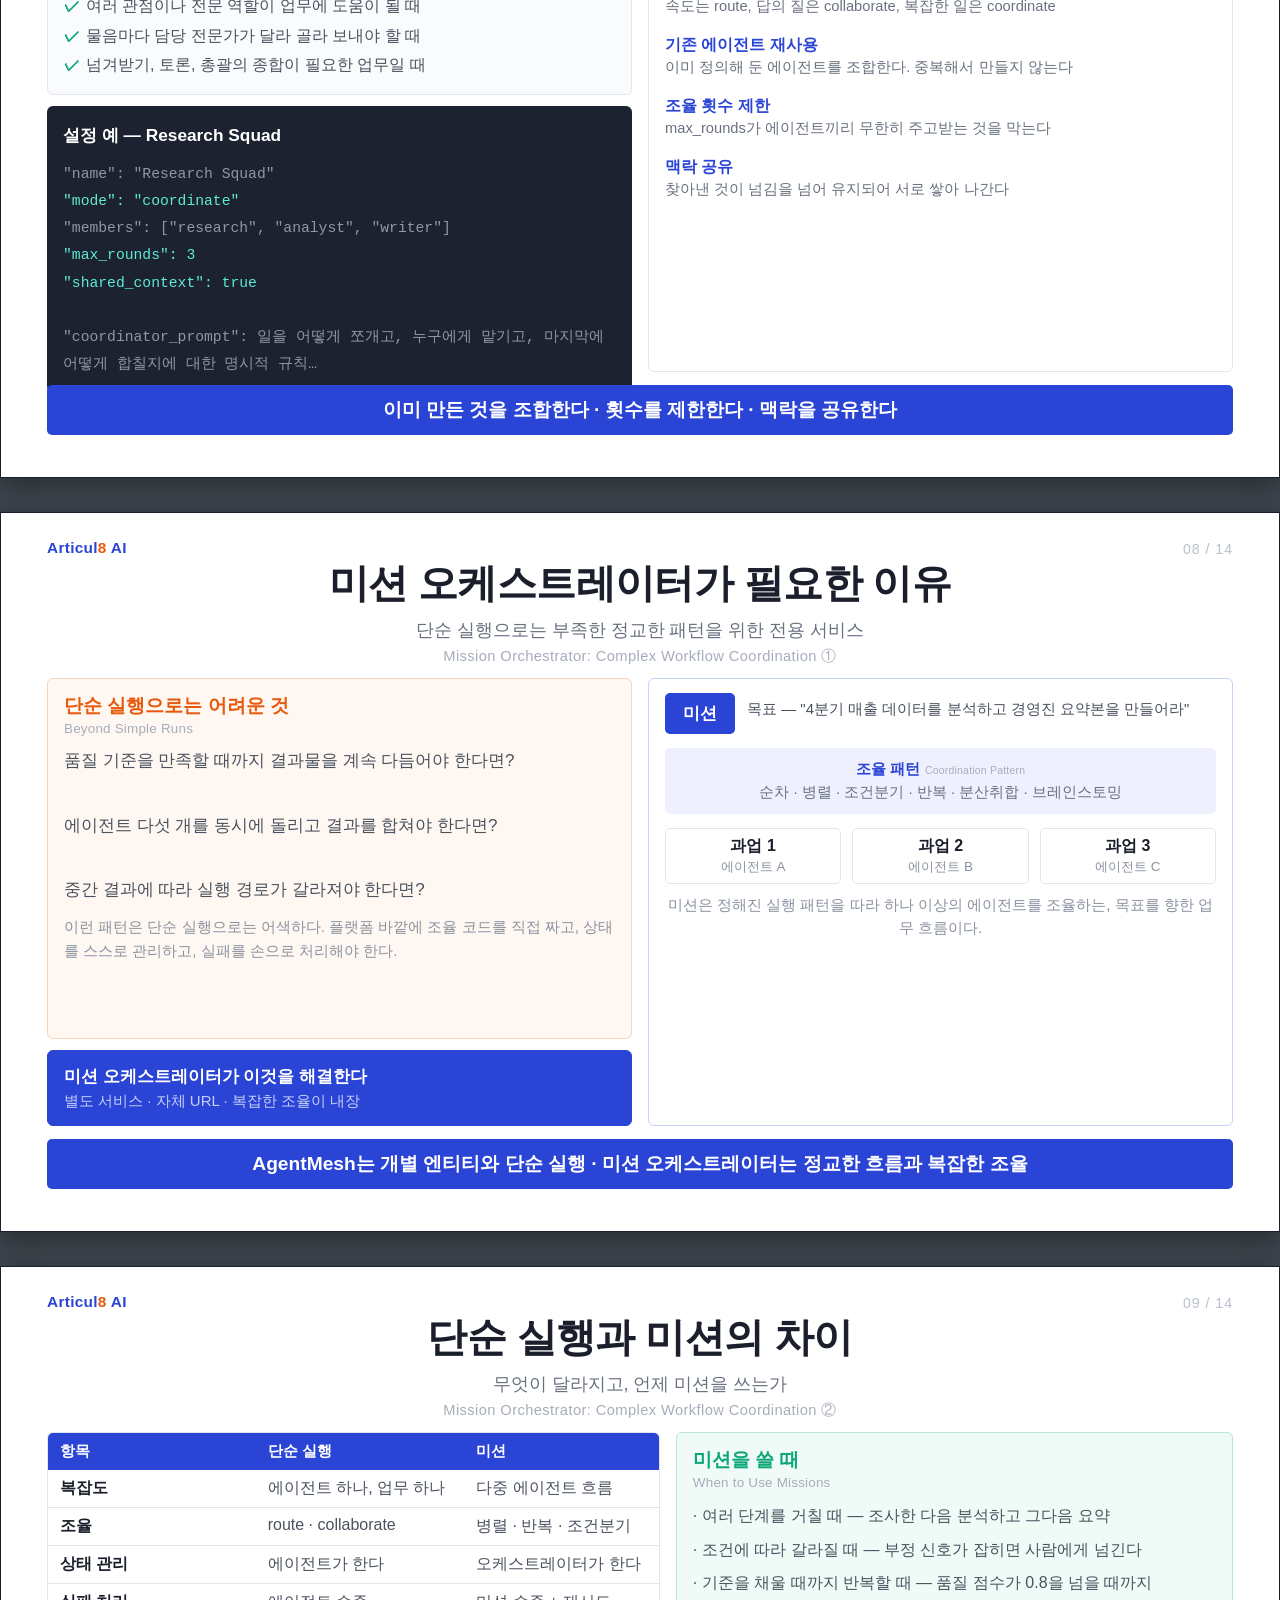
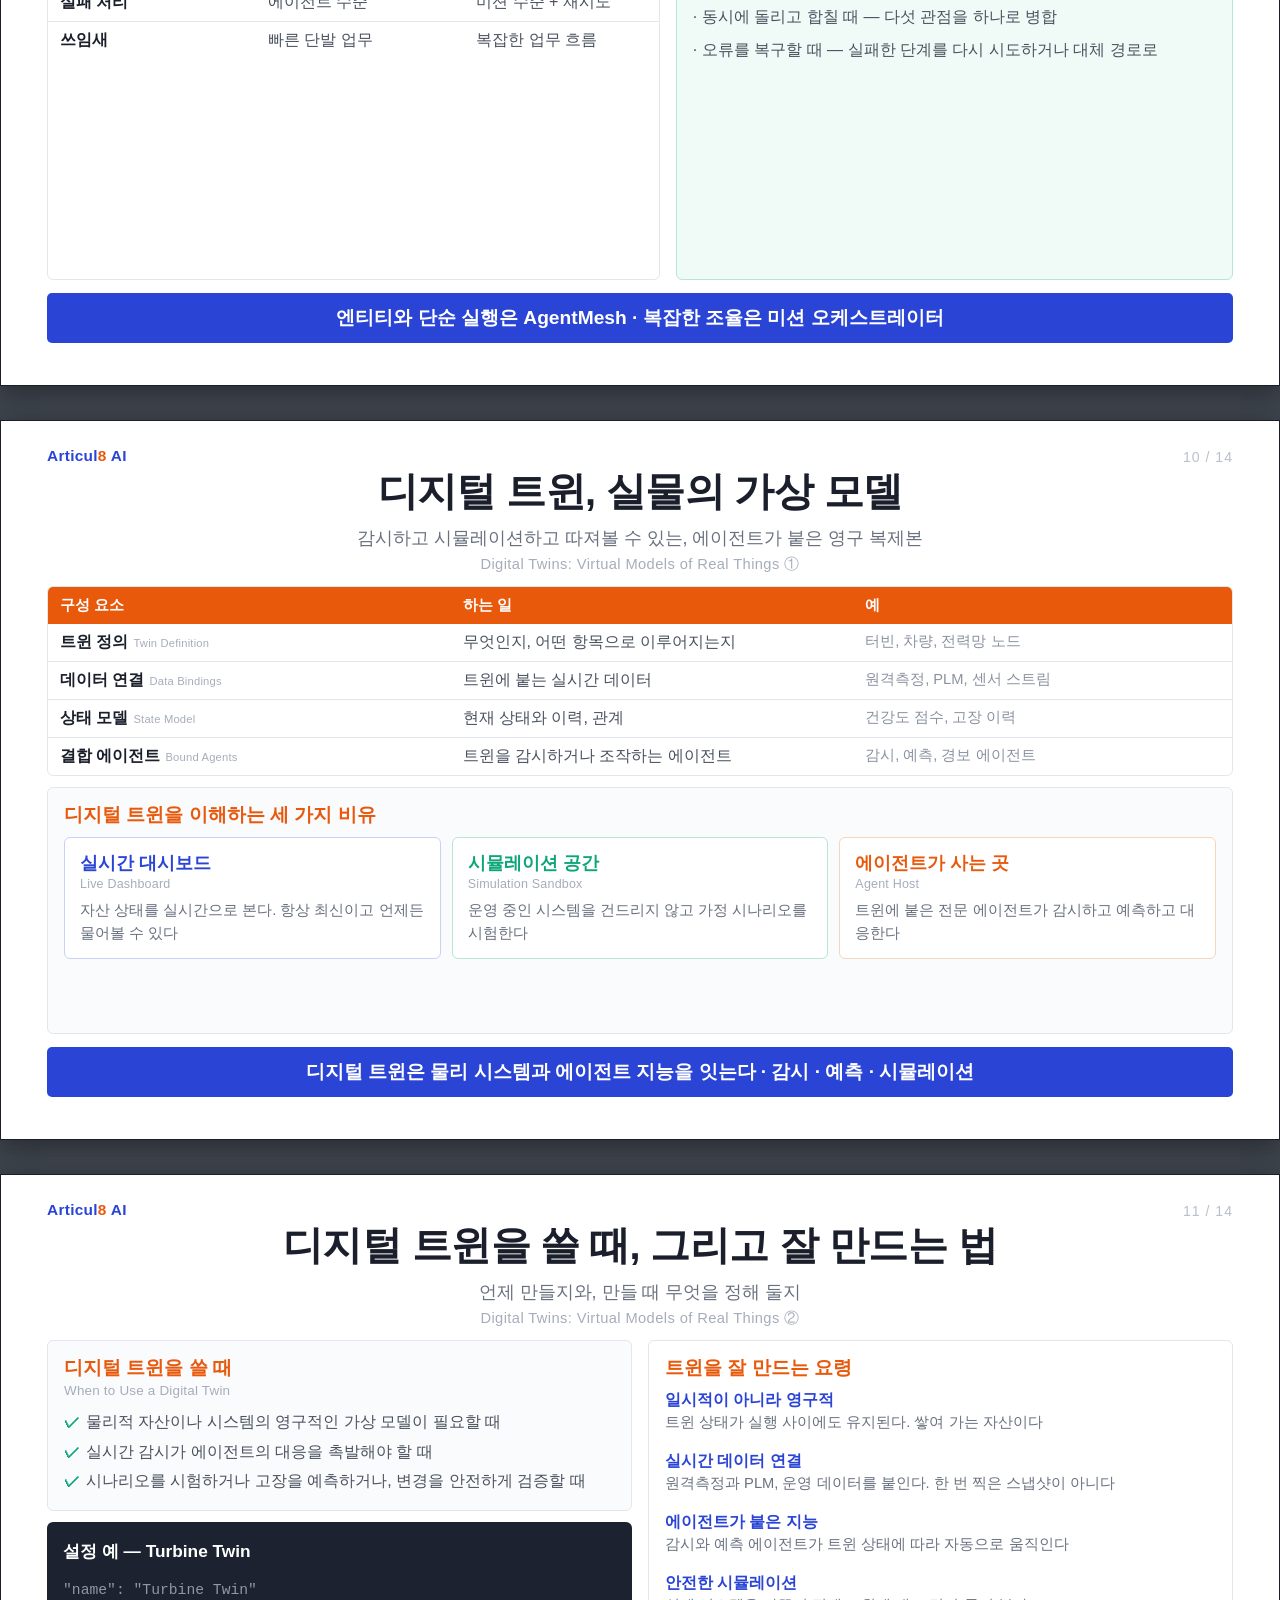
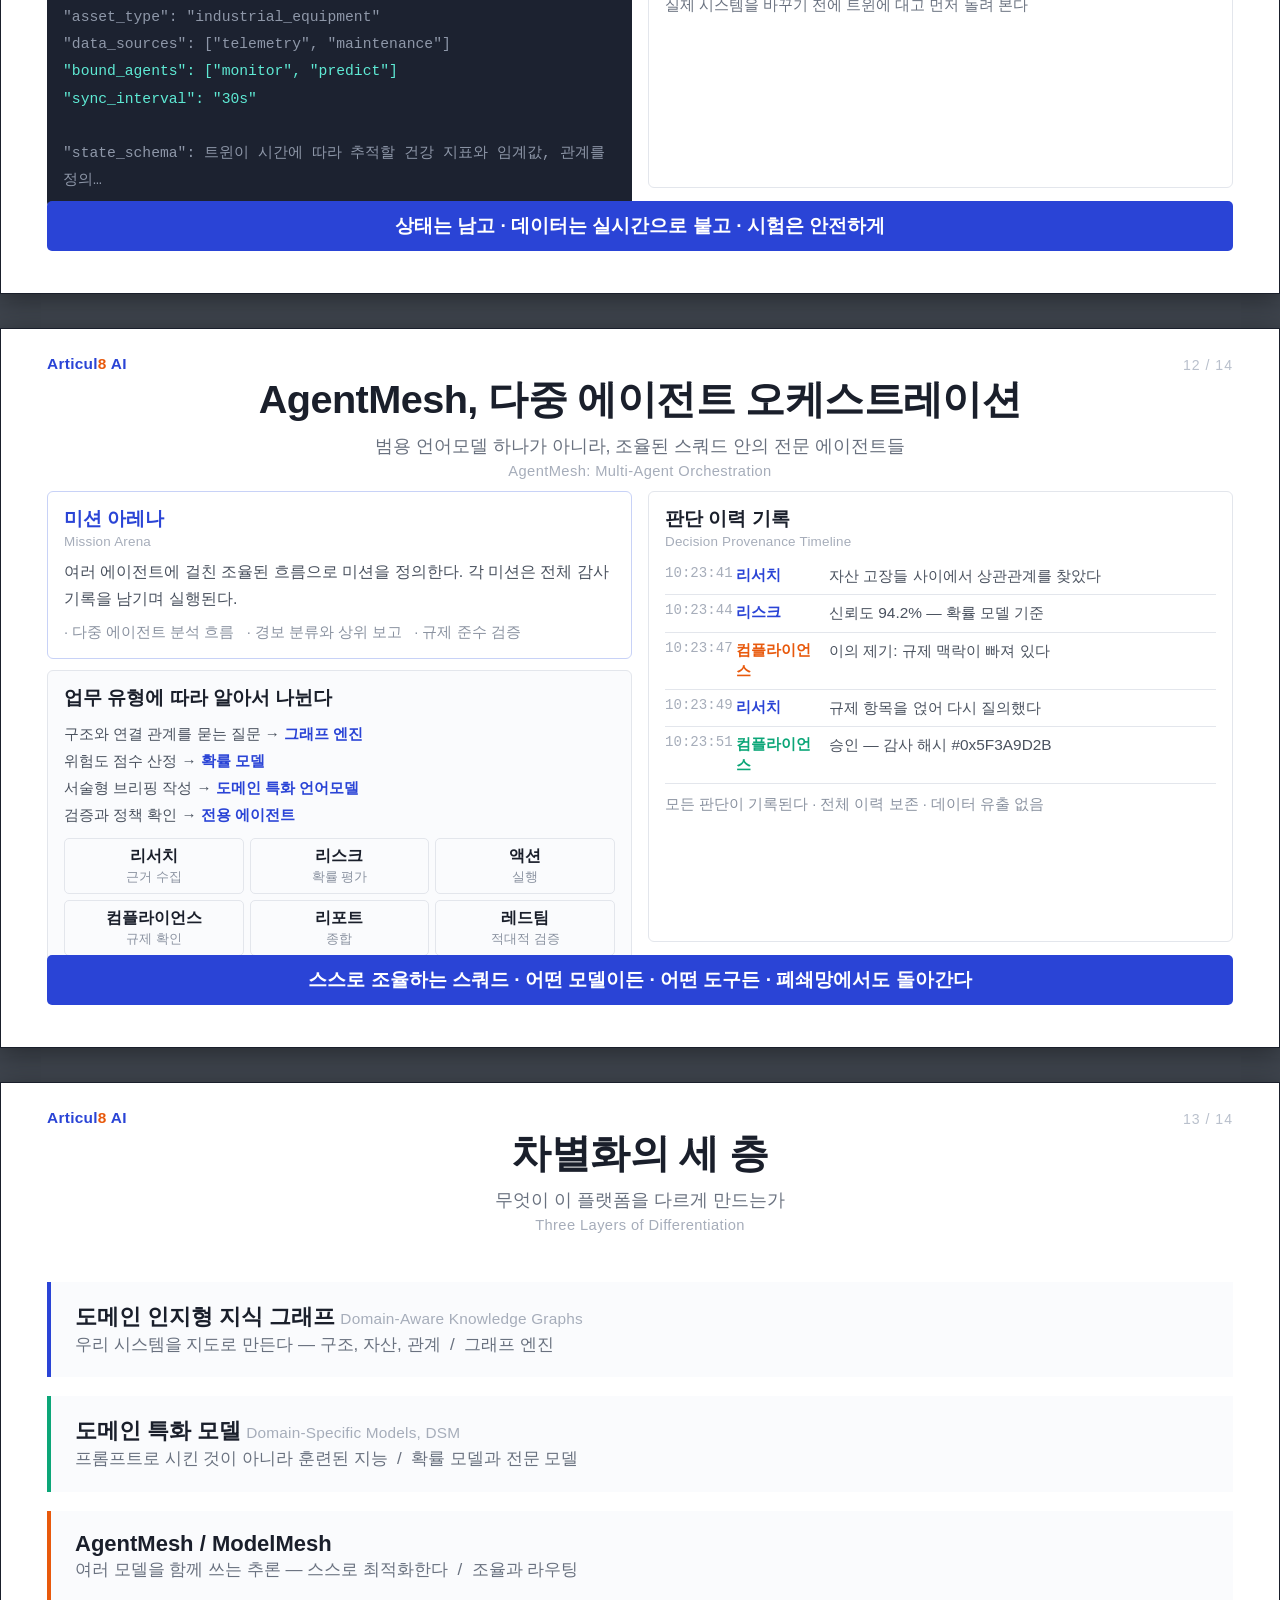
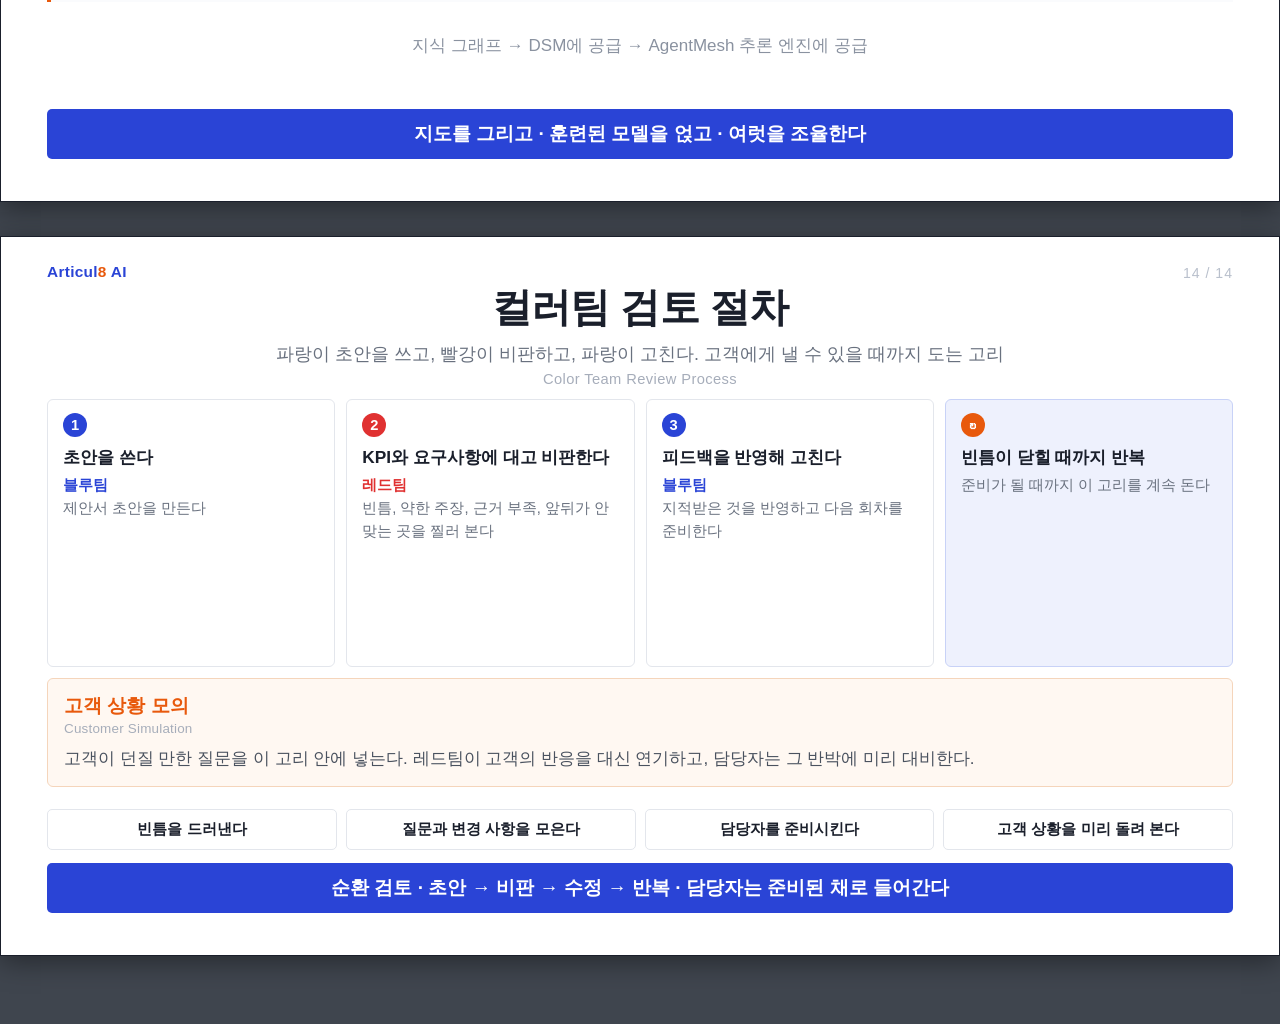
==== commit 5cf53a73: "산출물 갱신 2026-08-13" ====
--- a/files/A8_AgentMesh_한국어판.html
+++ b/files/A8_AgentMesh_한국어판.html
@@ -453,17 +453,18 @@
 
 
 <style>
-#pdfbtn{position:fixed;right:26px;bottom:26px;z-index:9999;background:#1a3d6d;color:#fff;
- border:none;border-radius:30px;padding:15px 26px;font-size:15px;font-weight:800;cursor:pointer;
- font-family:'Apple SD Gothic Neo',sans-serif;box-shadow:0 5px 20px rgba(0,0,0,.28);letter-spacing:-.2px}
-#pdfbtn:hover{background:#122d52}
-#pdfhint{position:fixed;right:26px;bottom:78px;z-index:9999;background:rgba(22,35,47,.92);color:#fff;
- border-radius:7px;padding:9px 14px;font-size:12.5px;line-height:1.5;max-width:230px;
+#pdfbtn{position:fixed;right:24px;top:24px;z-index:9999;background:#ff6b1a;color:#fff;
+ border:none;border-radius:8px;padding:14px 24px;font-size:15px;font-weight:800;cursor:pointer;
+ font-family:'Apple SD Gothic Neo',sans-serif;box-shadow:0 4px 16px rgba(255,107,26,.45);
+ letter-spacing:-.2px;display:flex;align-items:center;gap:8px}
+#pdfbtn:hover{background:#e85d0f;box-shadow:0 6px 20px rgba(255,107,26,.55)}
+#pdfhint{position:fixed;right:24px;top:76px;z-index:9999;background:rgba(22,35,47,.94);color:#fff;
+ border-radius:7px;padding:10px 14px;font-size:12.5px;line-height:1.55;max-width:236px;
  font-family:'Apple SD Gothic Neo',sans-serif;display:none}
 @media print{#pdfbtn,#pdfhint{display:none!important}}
 </style>
-<div id="pdfhint">인쇄 창에서 <b>대상 → PDF로 저장</b>,<br>여백 <b>없음</b>, 배경 그래픽 <b>체크</b></div>
+<div id="pdfhint">인쇄 창에서 <b>대상 → PDF로 저장</b><br>여백 <b>없음</b> · 배경 그래픽 <b>체크</b></div>
 <button id="pdfbtn" onclick="window.print()"
  onmouseover="document.getElementById('pdfhint').style.display='block'"
- onmouseout="document.getElementById('pdfhint').style.display='none'">PDF로 저장</button>
+ onmouseout="document.getElementById('pdfhint').style.display='none'">↓ PDF로 저장</button>
 </body></html>
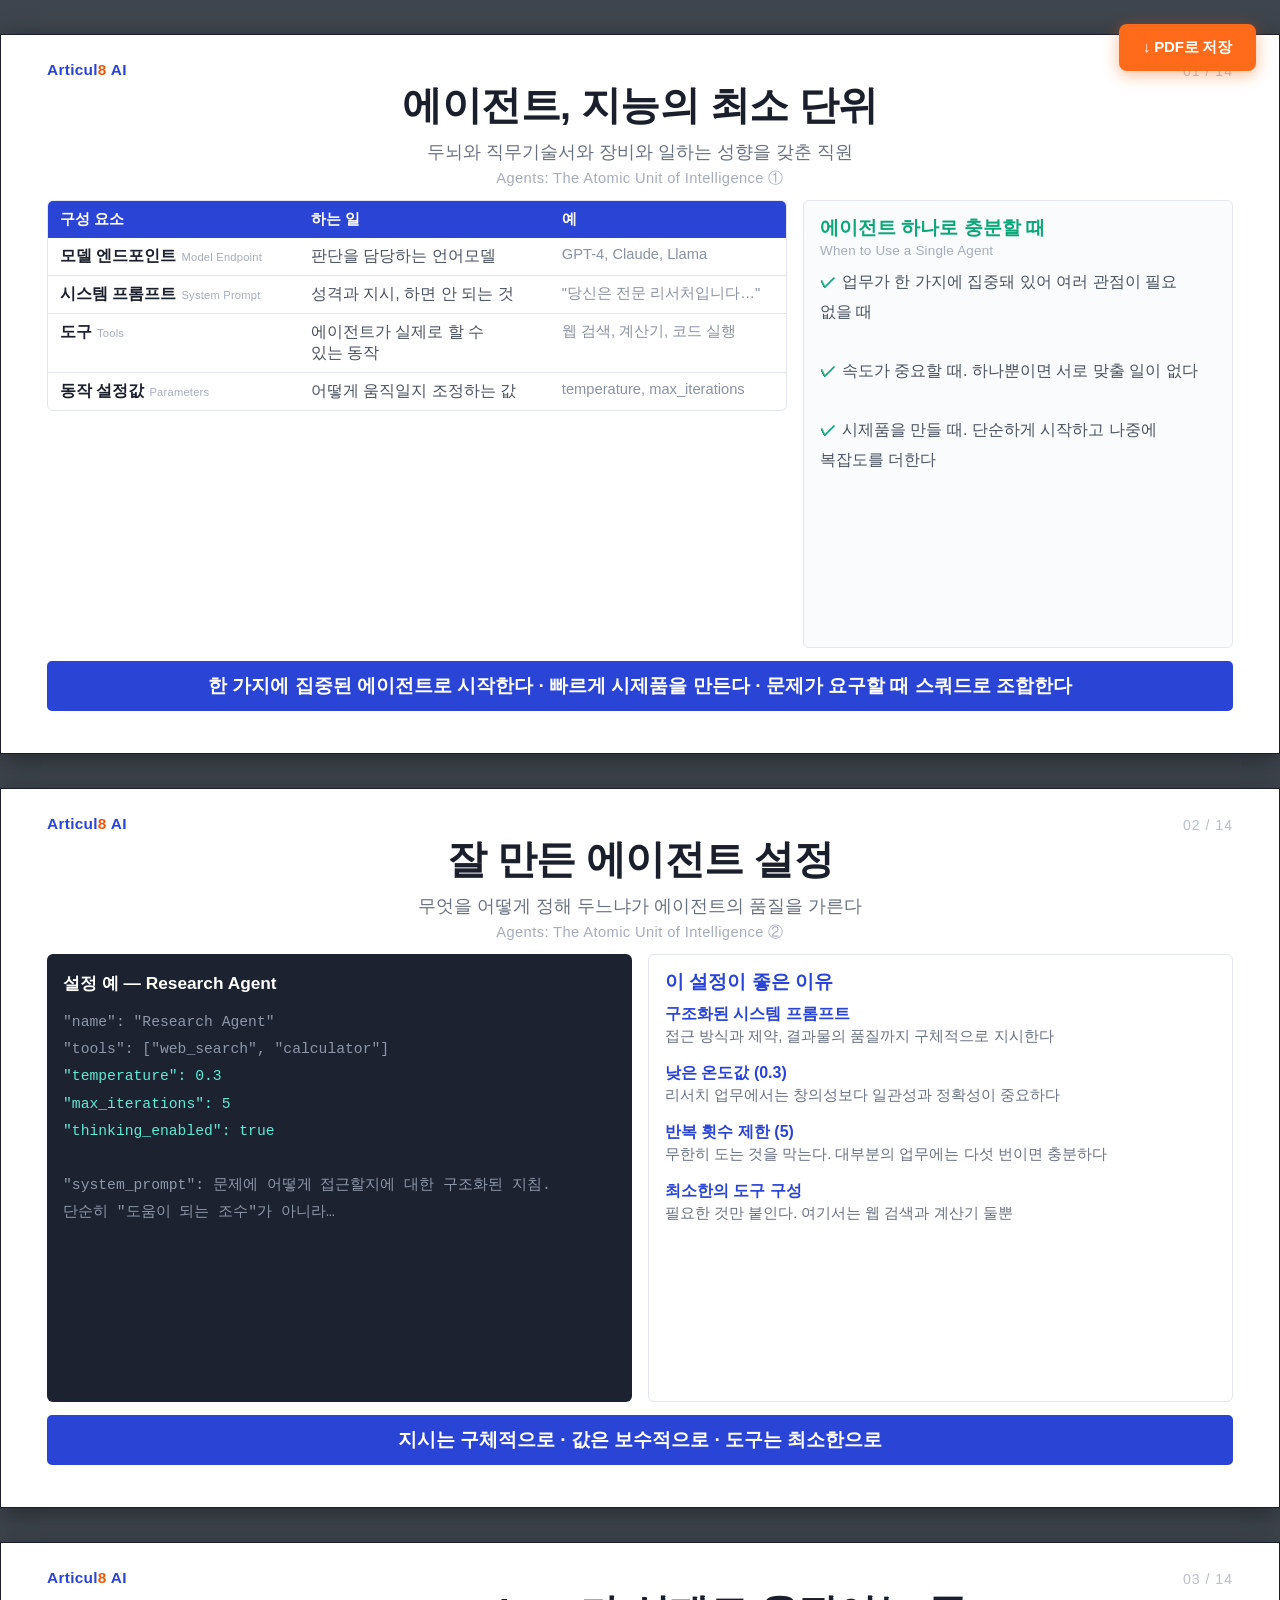
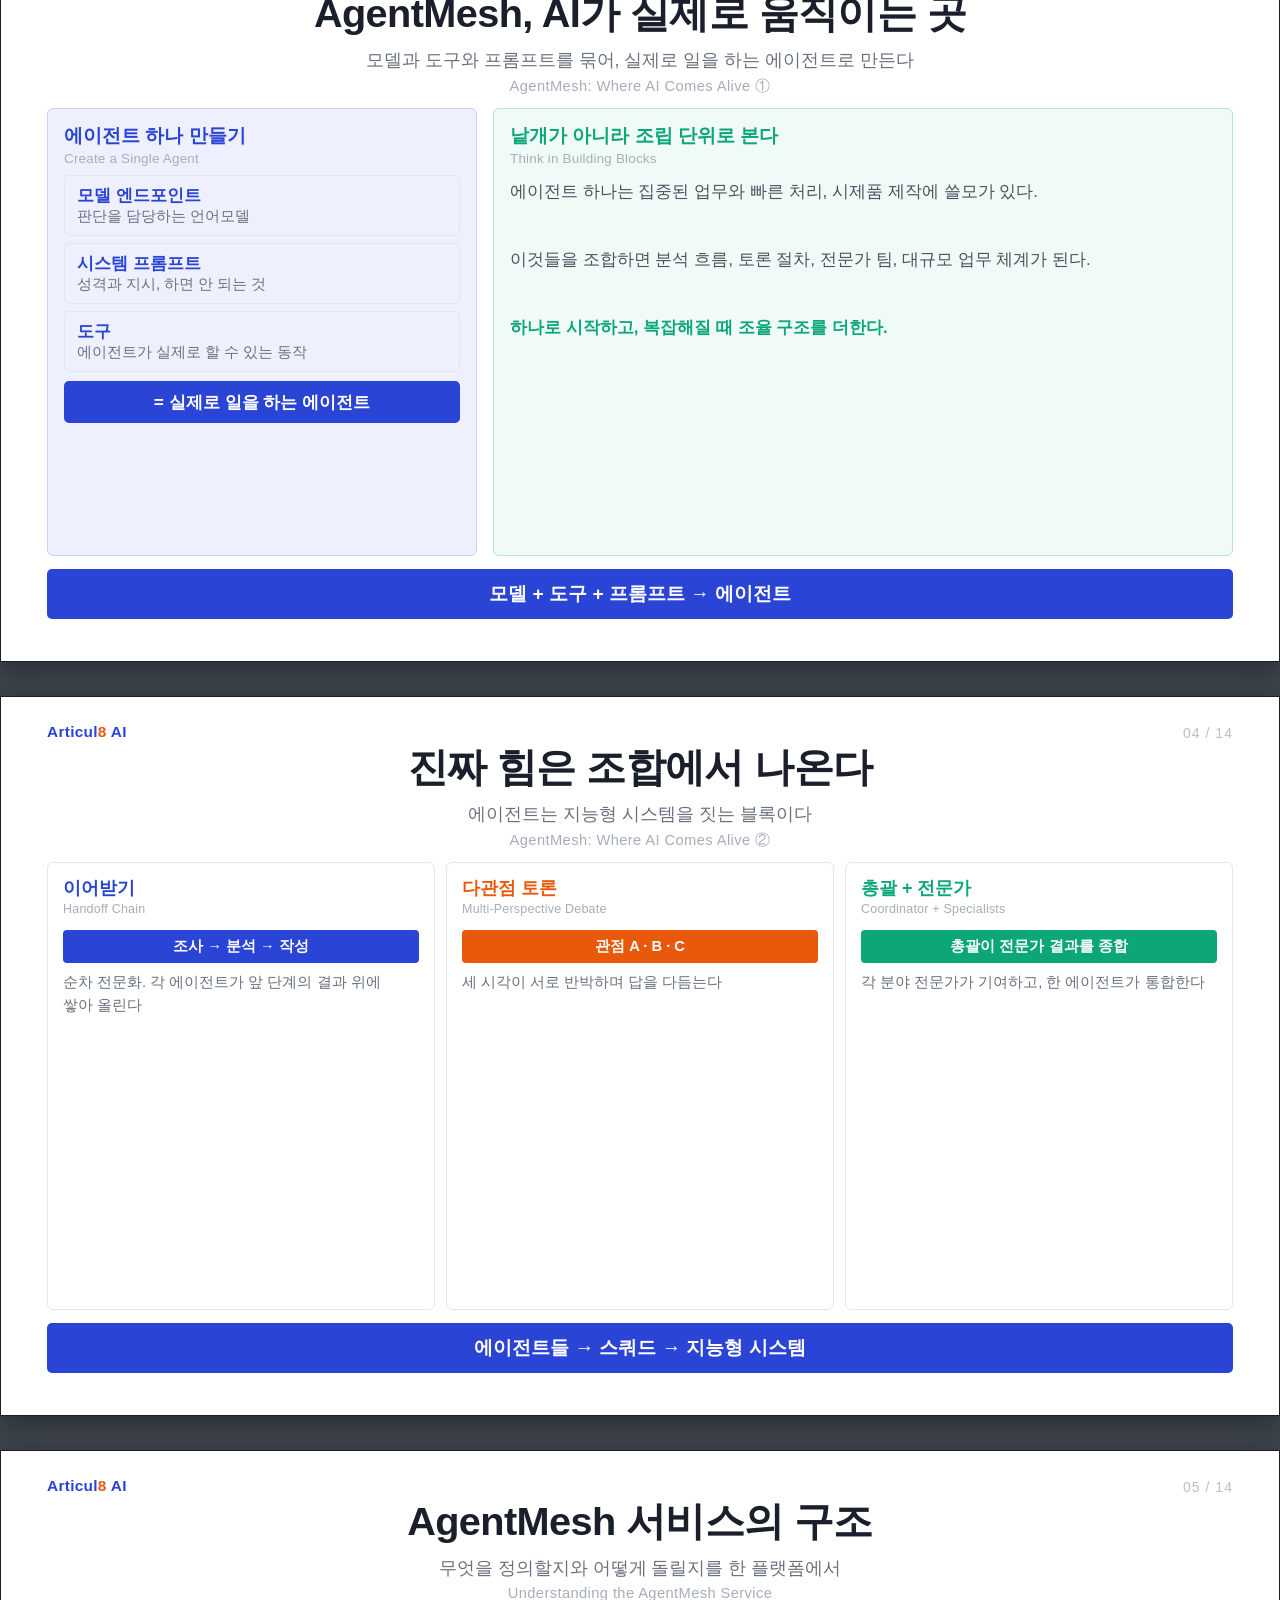
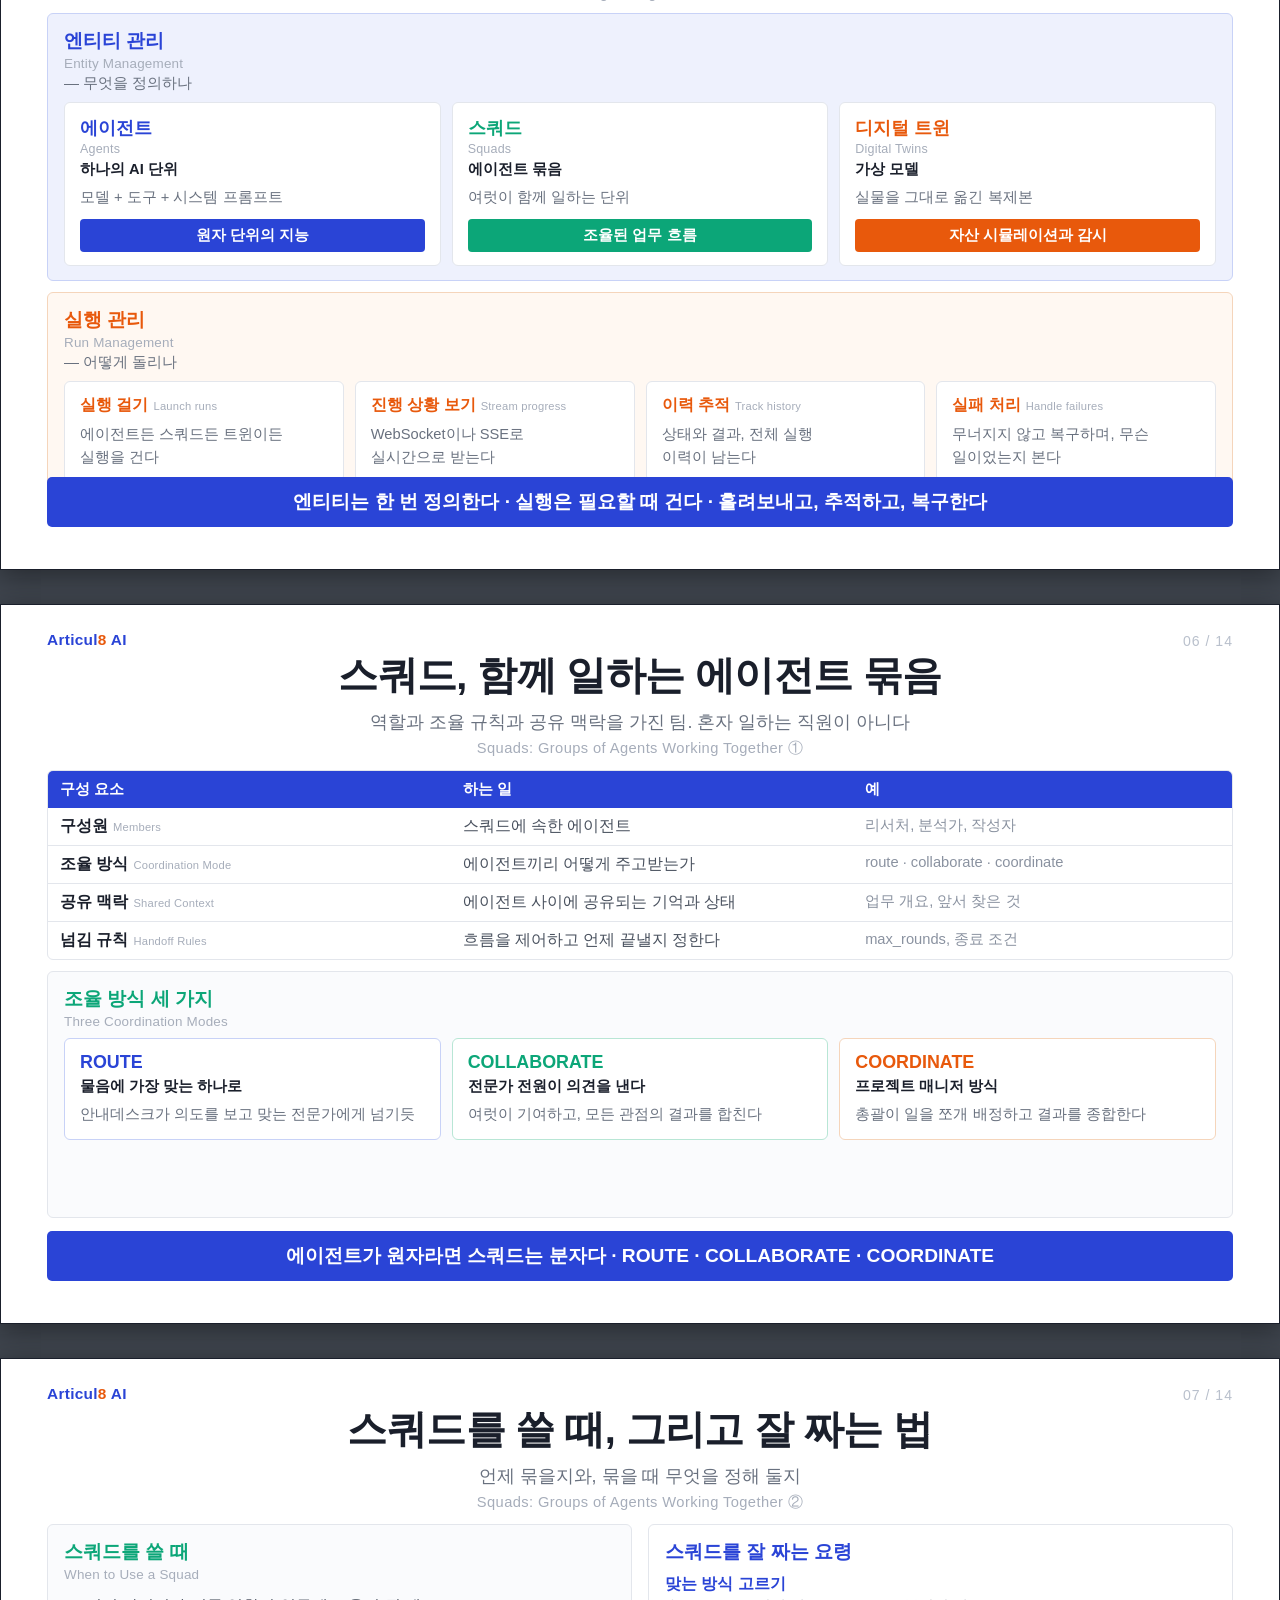
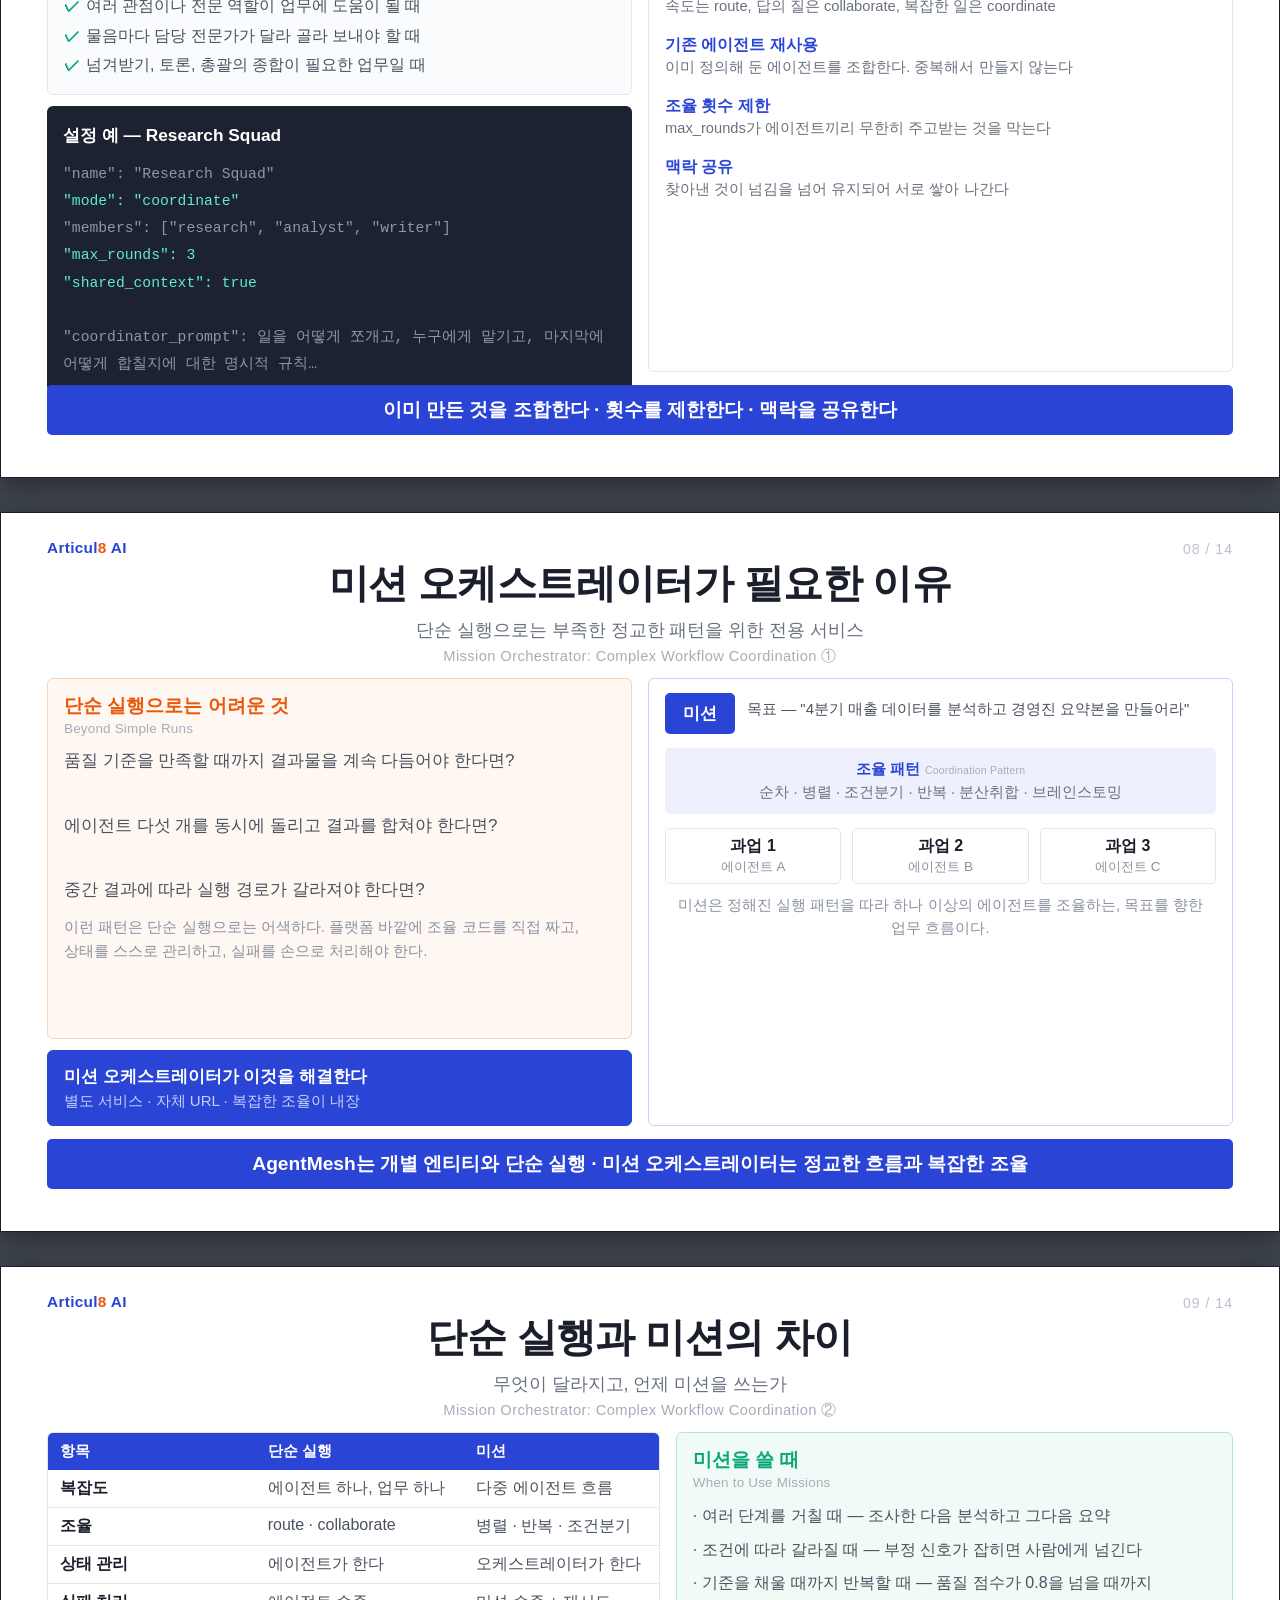
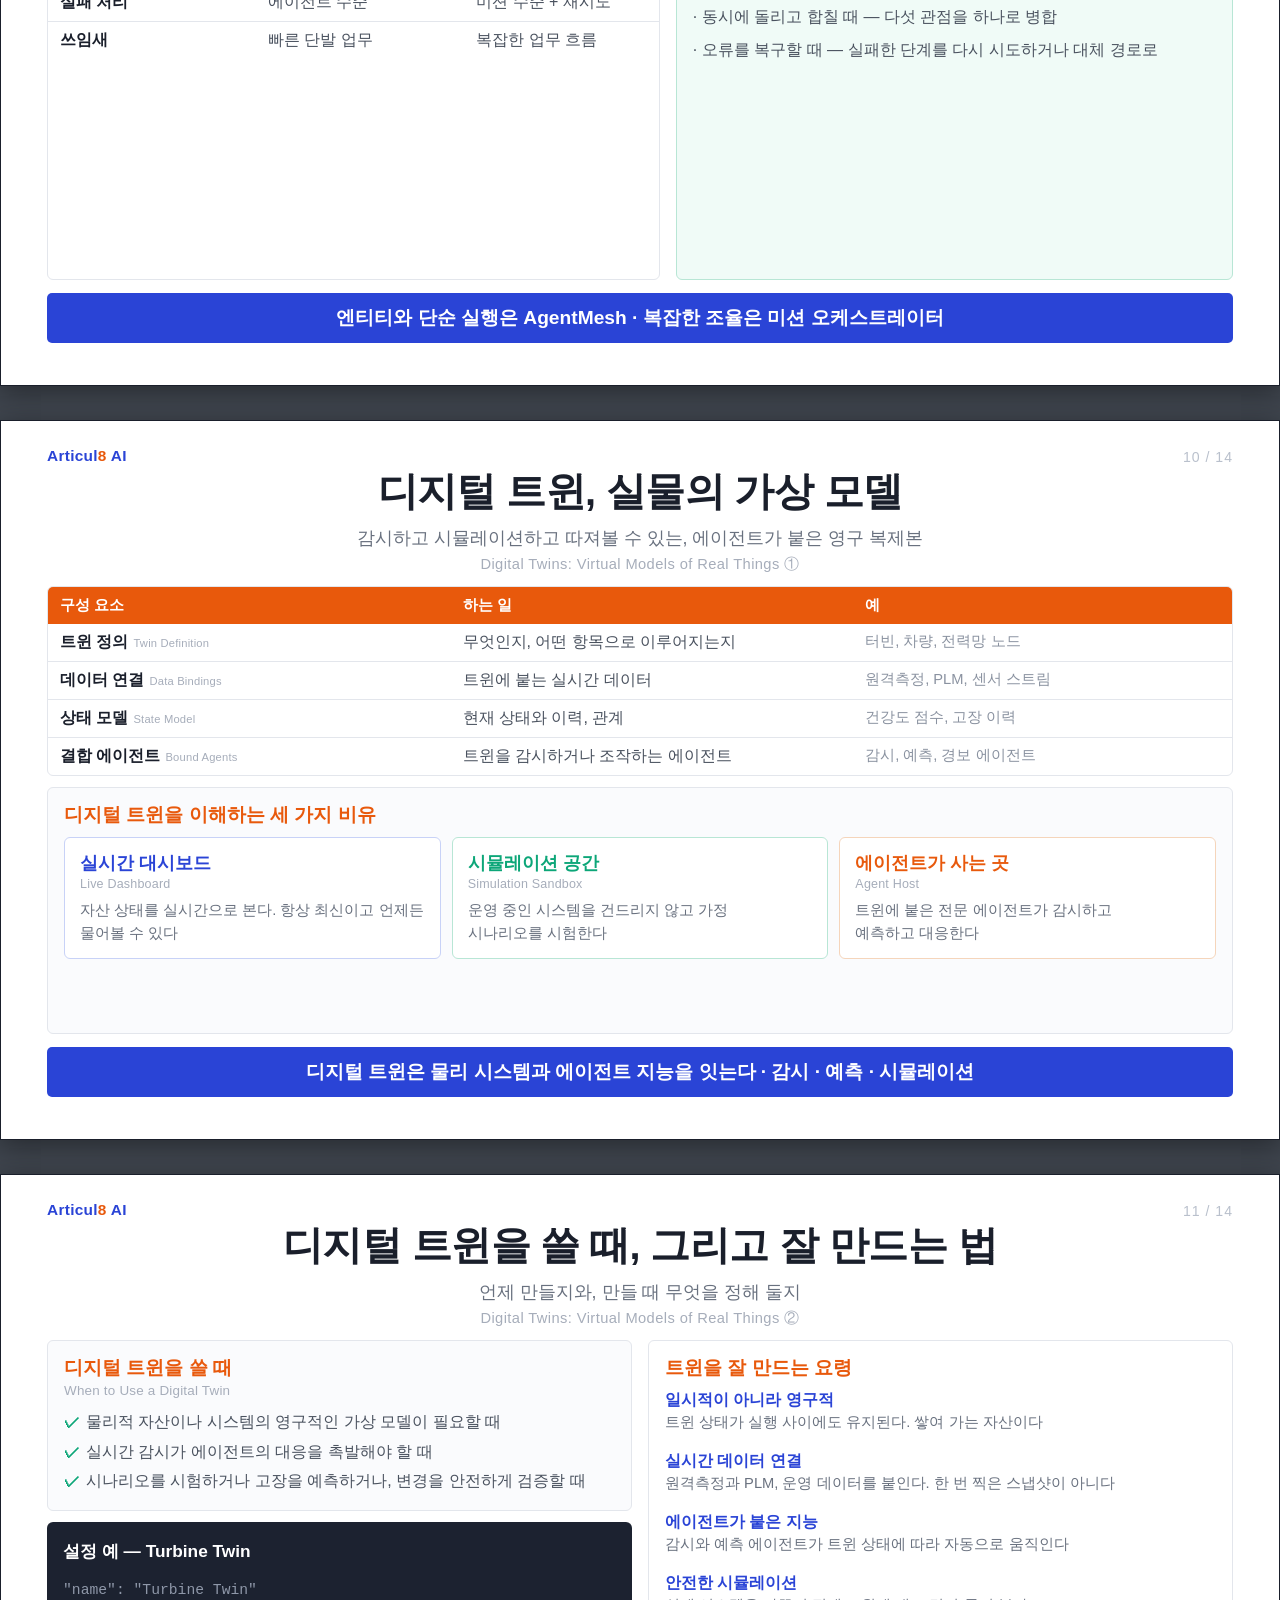
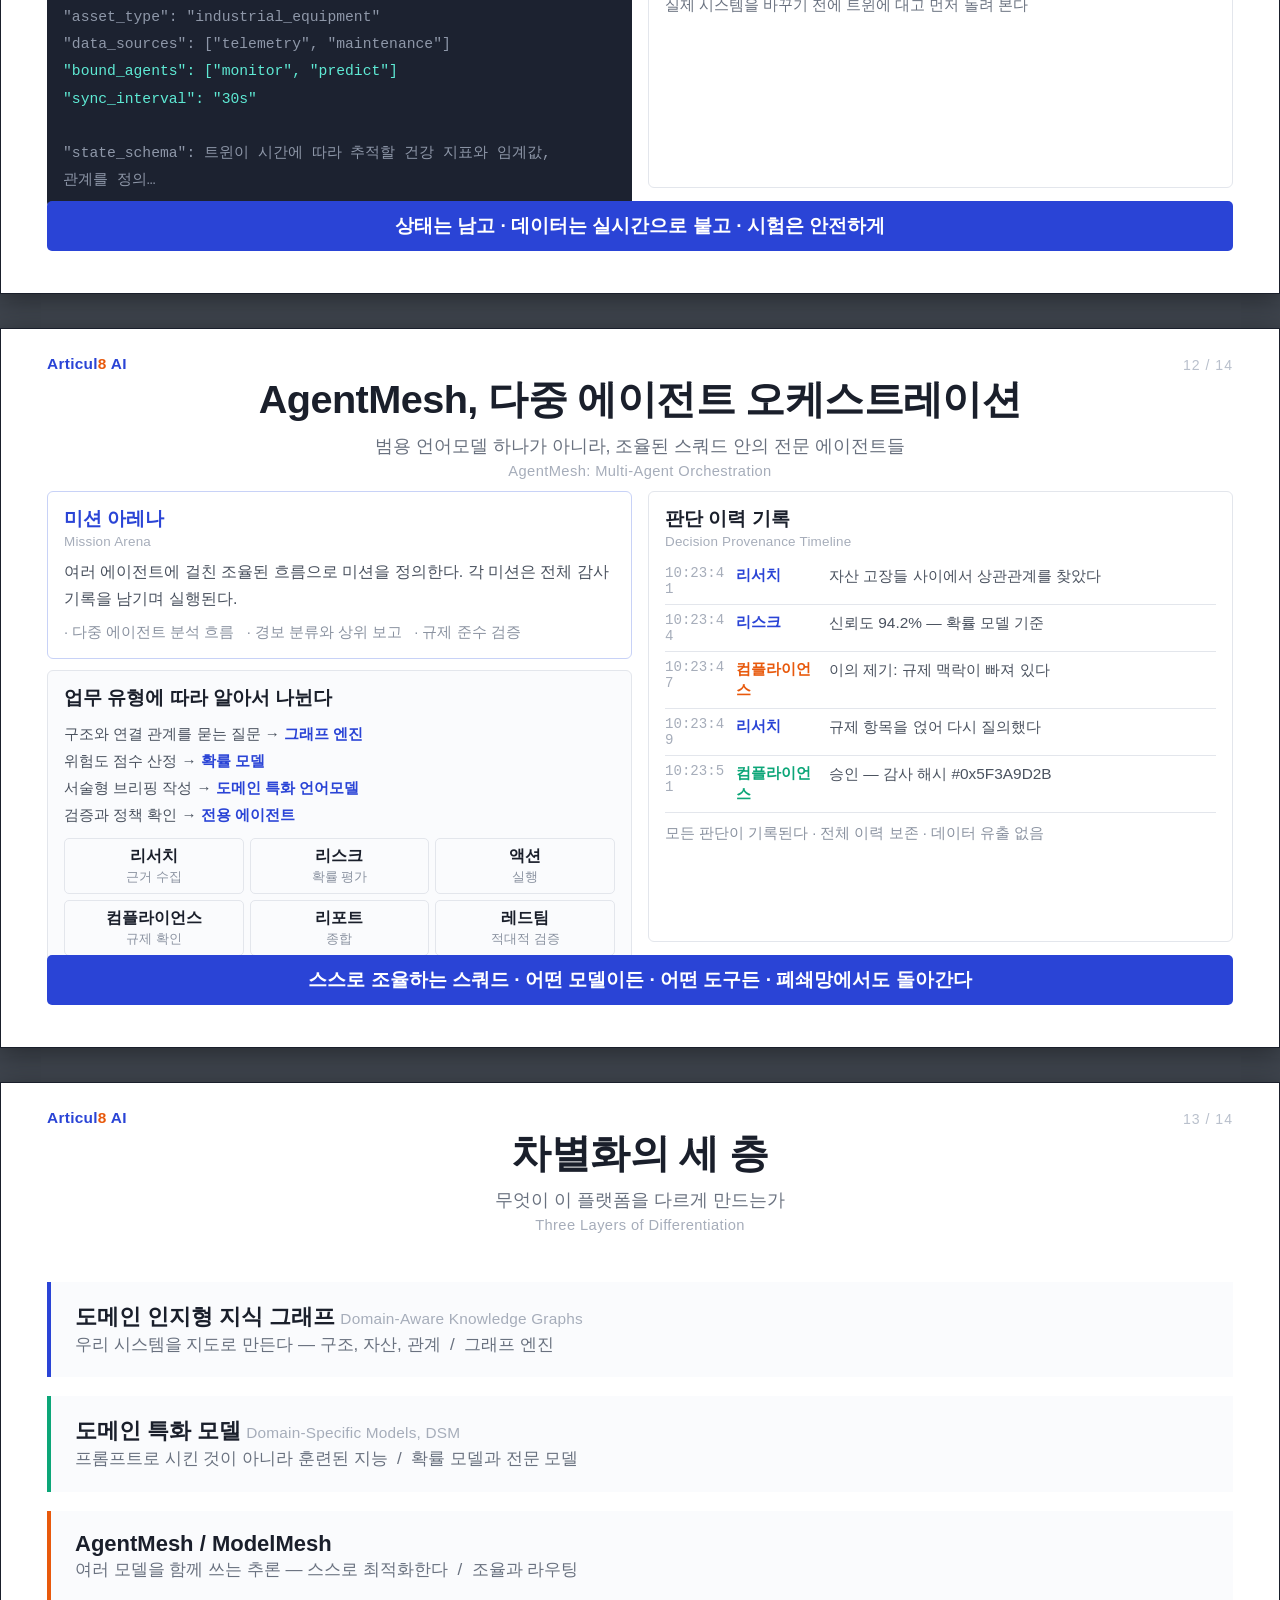
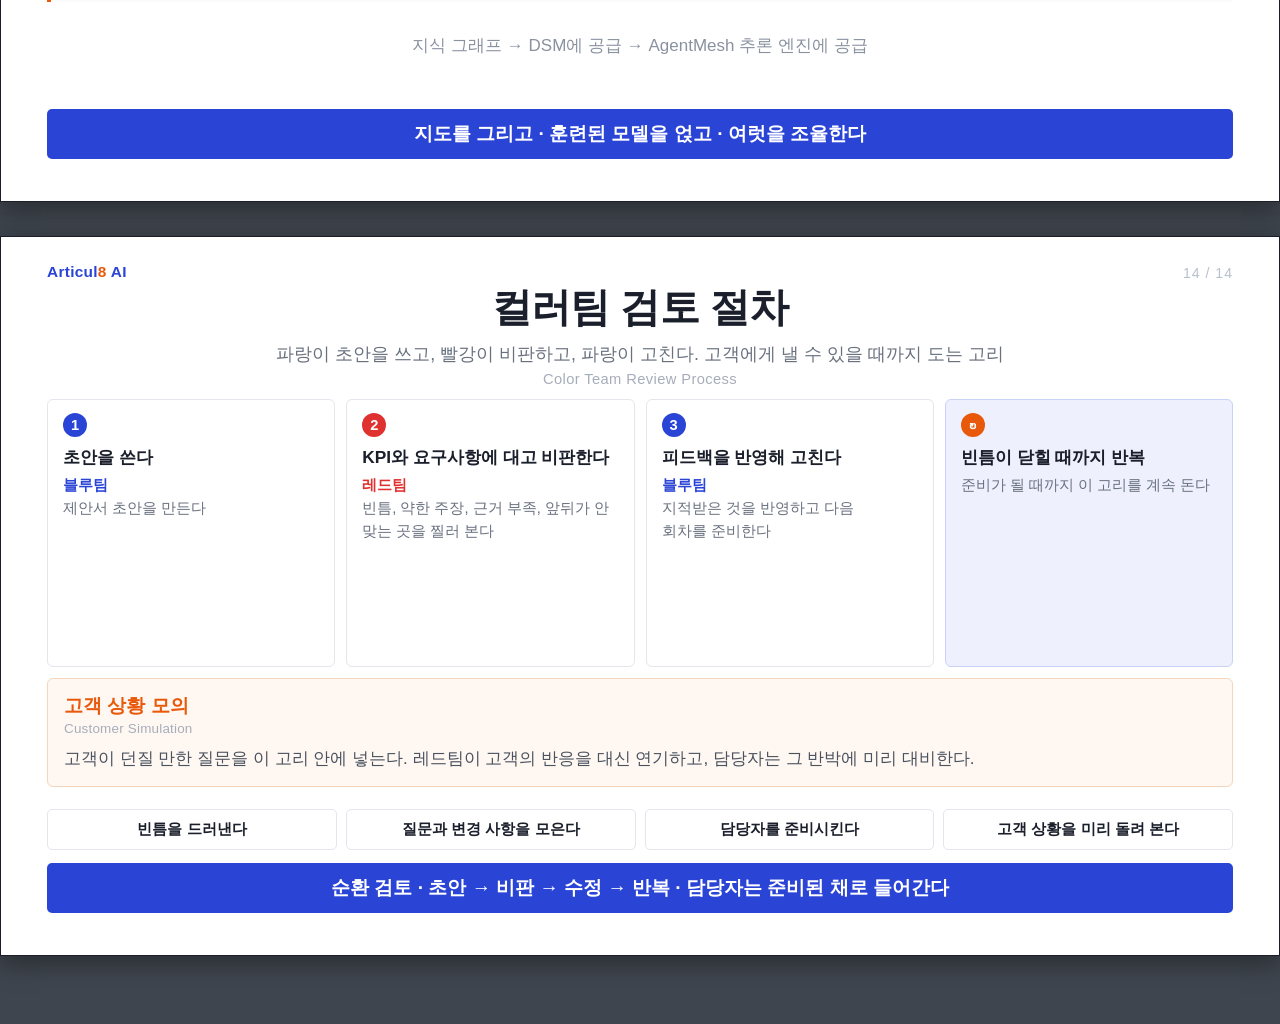
==== commit 29cfe2af: "산출물 갱신 2026-08-13" ====
--- a/files/A8_AgentMesh_한국어판.html
+++ b/files/A8_AgentMesh_한국어판.html
@@ -1,5 +1,7 @@
 <!DOCTYPE html>
 <html lang="ko"><head><meta charset="utf-8">
+<meta name="viewport" content="width=1280">
+<title>A8_AgentMesh_한국어판</title>
 <style>
 @page{size:1280px 720px;margin:0;}
 @media screen{
@@ -91,6 +93,16 @@
 .mini .h .e,.ttl .e{display:block;margin-left:0;margin-top:2px;}
 .four div{border:1px solid var(--line);border-radius:5px;padding:9px;text-align:center;
   font-size:15.4px;font-weight:700;color:var(--ink);}
+
+@media print{
+  *,*::before,*::after{-webkit-print-color-adjust:exact !important;print-color-adjust:exact !important;}
+  body{background:#fff !important;padding:0 !important;}
+  .s{margin:0 !important;border:none !important;box-shadow:none !important;}
+}
+
+/* 한국어 줄바꿈 — 어절 중간에서 끊기지 않게, 마지막 줄 고아 단어 방지 */
+body{word-break:keep-all;overflow-wrap:break-word;text-wrap:pretty;}
+h1,h2,h3,.close,.foot,.ttl,.hd h1{text-wrap:balance;}
 </style></head><body>
 
 <div class="s">
@@ -463,7 +475,7 @@
  font-family:'Apple SD Gothic Neo',sans-serif;display:none}
 @media print{#pdfbtn,#pdfhint{display:none!important}}
 </style>
-<div id="pdfhint">인쇄 창에서 <b>대상 → PDF로 저장</b><br>여백 <b>없음</b> · 배경 그래픽 <b>체크</b></div>
+<div id="pdfhint">인쇄 창에서 <b>대상 → PDF로 저장</b><br>여백은 <b>없음</b>으로</div>
 <button id="pdfbtn" onclick="window.print()"
  onmouseover="document.getElementById('pdfhint').style.display='block'"
  onmouseout="document.getElementById('pdfhint').style.display='none'">↓ PDF로 저장</button>
